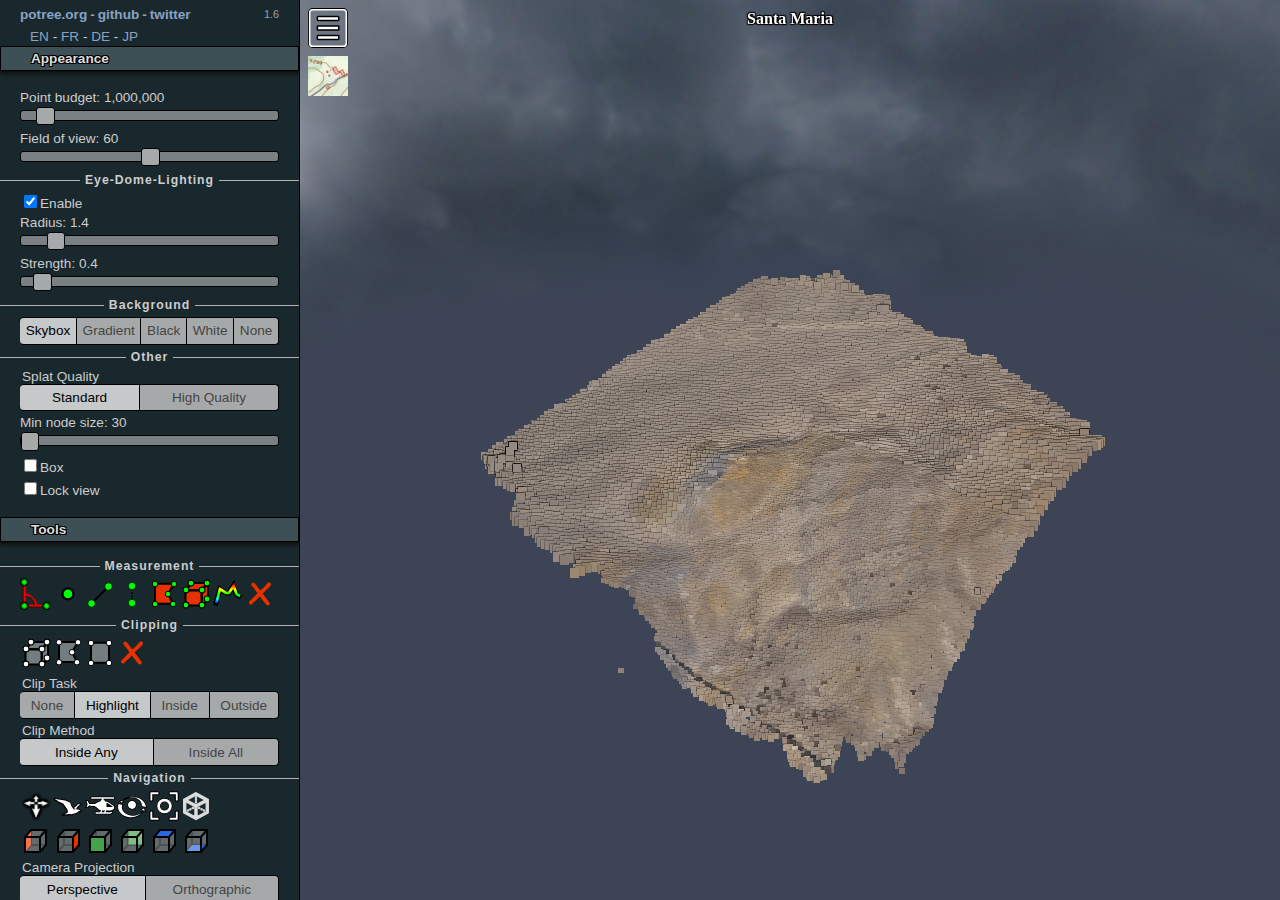
==== santa-maria/index.html @ c4fc43e8 "Rename index.laz.html to index.html" ====
<!DOCTYPE html>
<html lang="en">
<head>
	<meta charset="utf-8">
	<meta name="description" content="">
	<meta name="author" content="">
	<meta name="viewport" content="width=device-width, initial-scale=1.0, user-scalable=no">
	<title>Potree Viewer</title>

	<link rel="stylesheet" type="text/css" href="libs/potree/potree.css">
	<link rel="stylesheet" type="text/css" href="libs/jquery-ui/jquery-ui.min.css">
	<link rel="stylesheet" type="text/css" href="libs/perfect-scrollbar/css/perfect-scrollbar.css">
	<link rel="stylesheet" type="text/css" href="libs/openlayers3/ol.css">
	<link rel="stylesheet" type="text/css" href="libs/spectrum/spectrum.css">
	<link rel="stylesheet" type="text/css" href="libs/jstree/themes/mixed/style.css">
</head>

<body>
	<script src="libs/jquery/jquery-3.1.1.min.js"></script>
	<script src="libs/spectrum/spectrum.js"></script>
	<script src="libs/perfect-scrollbar/js/perfect-scrollbar.jquery.js"></script>
	<script src="libs/jquery-ui/jquery-ui.min.js"></script>
	<script src="libs/three.js/build/three.min.js"></script>
	<script src="libs/other/BinaryHeap.js"></script>
	<script src="libs/tween/tween.min.js"></script>
	<script src="libs/d3/d3.js"></script>
	<script src="libs/proj4/proj4.js"></script>
	<script src="libs/openlayers3/ol.js"></script>
	<script src="libs/i18next/i18next.js"></script>
	<script src="libs/jstree/jstree.js"></script>
	<script src="libs/potree/potree.js"></script>
	<script src="libs/plasio/js/laslaz.js"></script>
	
	<!-- INCLUDE ADDITIONAL DEPENDENCIES HERE -->
		document.title = "Innovalab";
		viewer.setEDLEnabled(true);
		viewer.setBackground("skybox"); // ["skybox", "gradient", "black", "white"];
		viewer.setDescription(`Santa Maria`);
	
	<div class="potree_container" style="position: absolute; width: 100%; height: 100%; left: 0px; top: 0px; ">
		<div id="potree_render_area"></div>
		<div id="potree_sidebar_container"> </div>
	</div>
	
	<script>
	
		window.viewer = new Potree.Viewer(document.getElementById("potree_render_area"));
		
		viewer.setEDLEnabled(true);
		viewer.setFOV(60);
		viewer.setPointBudget(1*1000*1000);
		document.title = "Innovalab";
		viewer.setEDLEnabled(true);
		viewer.setBackground("skybox"); // ["skybox", "gradient", "black", "white"];
		viewer.setDescription(`Santa Maria`);
		viewer.loadSettingsFromURL();
		
		viewer.loadGUI(() => {
			viewer.setLanguage('en');
			$("#menu_appearance").next().show();
			$("#menu_tools").next().show();
			$("#menu_scene").next().show();
			viewer.toggleSidebar();
		});
		
		Potree.loadPointCloud("pointclouds/index.laz/cloud.js", "index.laz", e => {
			let pointcloud = e.pointcloud;
			let material = pointcloud.material;
			viewer.scene.addPointCloud(pointcloud);
			material.pointColorType = Potree.PointColorType.RGB; // any Potree.PointColorType.XXXX 
			material.size = 1;
			material.pointSizeType = Potree.PointSizeType.ADAPTIVE;
			material.shape = Potree.PointShape.SQUARE;
			viewer.fitToScreen();
		});
		
	</script>
	
	
  </body>
</html>
---- santa-maria/libs/potree/potree.css ----
/* CSS - Cascading Style Sheet */
/* Palette color codes */
/* Palette URL: http://paletton.com/#uid=13p0u0kex8W2uqu8af7lEqaulDE */

/* Feel free to copy&paste color codes to your application */

/* As hex codes */
.color-primary-0 { color: #19282C }	/* Main Primary color */
.color-primary-1 { color: #7A8184 }
.color-primary-2 { color: #39474B }
.color-primary-3 { color: #2D6D82 }
.color-primary-4 { color: #108FB9 }

/* As RGBa codes */
.rgba-primary-0 { color: rgba( 25, 40, 44,1) }	/* Main Primary color */
.rgba-primary-1 { color: rgba(122,129,132,1) }
.rgba-primary-2 { color: rgba( 57, 71, 75,1) }
.rgba-primary-3 { color: rgba( 45,109,130,1) }
.rgba-primary-4 { color: rgba( 16,143,185,1) }

/* Generated by Paletton.com Â© 2002-2014 */
/* http://paletton.com */




:root{
	
	--color-0: 			rgba( 25, 40, 44, 1);
	--color-1: 			rgba(122,129,132, 1);
	--color-2: 			rgba( 57, 71, 75, 1);
	--color-3: 			rgba( 45,109,130, 1);
	--color-4: 			rgba( 16,143,185, 1);
	
	--bg-color:			var(--color-0);
	--bg-color-2:		rgb(60, 80, 85);
	--bg-light-color:	rgba( 48, 61, 65, 1);
	--bg-dark-color:	rgba( 24, 31, 33, 1);
	--bg-hover-color:	var(--color-2);
	
	--font-color:		#9AA1A4;
	--font-color-2:		#ddd;
	--font-color:		#cccccc;
	--border-color:		black;
	
	--measurement-detail-node-bg-light:		var(--color-1);
	--measurement-detail-node-bg-dark:		var(--color-2);
	--measurement-detail-area-bg-color:		#eee;

	
}


#sidebar_root{
	color:				var(--font-color);
	background-color:	var(--bg-color);
	font-family:		Arial,Helvetica,sans-serif;
	font-size:			1em;
}

.potree_failpage{
	width: 100%;
	height: 100%;
	background-color: white;
	position: absolute;
	margin: 15px;
}

.potree_failpage a{
	color: initial !important;
	text-decoration: underline !important;
}

.potree_info_text{
	color:		white;
	font-weight: bold;
	text-shadow:  1px  1px 1px black,
				  1px -1px 1px black,
				 -1px  1px 1px black,
				 -1px -1px 1px black;
}

.potree_message{
	width: 500px;
	background-color: var(--bg-color);
	padding: 5px;
	margin: 5px;
	border-radius: 4px;
	color: var(--font-color);
	font-family: Arial;
	opacity: 0.8;
	border: 1px solid black;
	display: flex;
	overflow: auto;
}

.potree_message_error{
	background-color: red;
}

#potree_description{
	position: absolute; 
	top: 10px; 
	left: 50%; 
	transform: translateX(-50%); 
	text-align: center;
	z-index:	1000;
}

#potree_sidebar_container{
	position:	absolute;
	z-index:	0;
	width:		350px;
	height:		100%;
	overflow-y:	auto;
	font-size:	85%;
	overflow: 	hidden;
	border-right:	1px solid black;
}

.potree_sidebar_brand{
	margin:			1px 20px;
	line-height:	2em;
	font-size:		100%;
	font-weight:	bold;
	position:		relative;
}

#potree_sidebar_container a{
	color: 			#8Aa1c4;
}

.potree_menu_toggle{
	position:		absolute;
	float:			left;
	margin:			8px 8px;
	background:		none;
	width:			2.5em;
	height:			2.5em;
	z-index:		100;
	cursor: 		pointer;
}

#potree_map_toggle{
	position:		absolute;
	float:			left;
	margin:			8px 8px;
	background:		none;
	width:			2.5em;
	height:			2.5em;
	z-index:		100;
	top:			calc(2.5em + 8px);
	cursor: 		pointer;
}

#potree_render_area{
	position: 	absolute;
	/*background: linear-gradient(-90deg, red, yellow);*/
	top: 		0px;
	bottom: 	0px;
	left: 		0px;
	right: 		0px;
	overflow: 	hidden;
	z-index: 	1;
	-webkit-transition: left .35s;
	transition: left .35s;
}

.potree-panel {
	border: 		1px solid black;
	border-radius: 	0.4em;
	padding: 		0px;
	background-color: var(--bg-light-color);
}

.potree-panel-heading{
	background-color: var(--bg-dark-color);
}

a:hover, a:visited, a:link, a:active{
	color: 				#ccccff;
	text-decoration: 	none;
}

.annotation{
	position:		absolute;
	padding:		10px;
	opacity:		0.5;
	transform:		translate(-50%, -30px);
	will-change:	left, top;
}

.annotation-titlebar{
	color:			white;
	background-color:	black;
	border-radius:	1.5em;
	border:			1px solid rgba(255, 255, 255, 0.7);
	font-size:		1em;
	opacity:		1;
	margin:			auto;
	display:		table;
	padding:		1px 8px;
	cursor: 	pointer;
}

.annotation-expand{
	color:			white;
	font-size:		0.6em;
	opacity:		1;
}

.annotation-action-icon{
	width:			20px;
	height:			20px;
	display:		inline-block;
	vertical-align:	middle;
	line-height:	1.5em;
	text-align:		center;
	font-family:	Arial;
	font-weight:	bold;
	cursor: 		pointer;
}

.annotation-action-icon:hover{
	filter:			drop-shadow(0px 0px 1px white);
	width:			24px;
	height:			24px;
	cursor: 		pointer;
	
}

.annotation-item {
	color:			white;
	background-color: 	black;
	opacity:		0.5;
	border-radius:	1.5em;
	font-size:		1em;
	line-height:	1.5em;
	padding:		1px 8px 0px 8px;
	font-weight:	bold;
	display:		flex;
	cursor:			default;
}

.annotation-item:hover {
	opacity:		1.0;
	box-shadow:		0 0 5px #ffffff;
}

.annotation-main{
	display:		flex;
	flex-grow:		1;
}

.annotation-label{
	display:		inline-block;
	height:			100%;
	flex-grow:		1;
	user-select:	none;
	-moz-user-select: none;
	z-index:		100;
	vertical-align:	middle;
	line-height:	1.5em;
	font-family:	Arial;
	font-weight:	bold;
	cursor: 		pointer;
	white-space:	nowrap;
}

.annotation-description{
	position:		relative;
	color:			white;
	background-color:	black;
	padding:		10px;
	margin:			5px 0px 0px 0px;
	border-radius:	4px;
	display:		none;
	max-width:		500px;
	width:			500px;
}

.annotation-description-close{
	filter:			invert(100%);
	float:			right;
	opacity:		0.5;
	margin:			0px 0px 8px 8px;
}

	
.annotation-description-content{
	color:			white;
}

.annotation-icon{
	width:		20px;
	height:		20px;
	filter:		invert(100%);
	margin:		2px 2px;
	opacity:	0.5;
}


canvas { 
	width: 100%; 
	height: 100% 
}

body{ 
	margin: 	0; 
	padding: 	0;
	position:	absolute;
	width: 		100%;
	height: 	100%;
	overflow:	hidden;
}

.axis {
  font: 		10px sans-serif;
  color: 		var(--font-color);
}

.axis path{
	fill: 		rgba(255, 255, 255, 0.5);
	stroke: 		var(--font-color);
	shape-rendering: crispEdges;
	opacity: 		0.7;
}

.axis line {
	fill: 		rgba(255, 255, 255, 0.5);
	stroke: 		var(--font-color);
	shape-rendering: crispEdges;
	opacity: 		0.1;
}

.tick text{
	font-size: 12px;
}

.scene_header{
	display:flex;
	cursor: pointer;
	padding: 2px;
}

.scene_content{
	padding: 5px 0px 5px 0px;
	/*background-color: rgba(0, 0, 0, 0.4);*/
}

.measurement_content{
	padding: 5px 15px 5px 10px;
	/*background-color: rgba(0, 0, 0, 0.4);*/
}

.propertypanel_content{
	padding: 5px 15px 5px 10px;
	/*background-color: rgba(0, 0, 0, 0.4);*/
}

.measurement_value_table{
	width: 100%;
}

.coordinates_table_container table td {
	width: 33%;
	text-align: center;
}

#scene_object_properties{
	margin:		0px;
}




.pv-panel-heading{
	padding: 	4px !important;
	display: 	flex; 
	flex-direction: row
}

.pv-menu-list{
	list-style-type:	none;
	padding:			0;
	margin:				15px 0px;
	overflow:			hidden;
}

.pv-menu-list > *{
	margin: 	4px 20px;
}

.ui-slider {
	margin-top: 5px;
	margin-bottom: 10px;
	background-color: 	var(--color-1) !important;
	background: 		none;
	border: 			1px solid black;
}

.ui-selectmenu-button.ui-button{
	width: 		100% !important;
}

.pv-menu-list > li > .ui-slider{
	background-color: 	var(--color-1) !important;
	background: 		none;
	border: 			1px solid black;
}

.pv-menu-list .ui-slider{
	background-color: 	var(--color-1) !important;
	background: 		none;
	border: 			1px solid black !important;
}

.ui-slider-handle{
	border: 			1px solid black !important;
}

.ui-widget{
	box-sizing:border-box
}

.panel-body > li > .ui-slider{
	background-color: var(--color-1) !important;
	background: none;
	border: 1px solid black;
}

.panel-body > div > li > .ui-slider{
	background-color: var(--color-1) !important;
	background: none;
	border: 1px solid black;
}

.pv-select-label{
	margin: 1px;
	font-size: 90%;
	font-weight: 100;
}

.button-icon:hover{
	/*background-color:	#09181C;*/
	filter:				drop-shadow(0px 0px 4px white);
}

.ui-widget-content{
	/*color: var(--font-color) !important;*/
}

.accordion > h3{
	background-color: var(--bg-color-2) !important;
	background: #f6f6f6 50% 50% repeat-x;
	border:		1px solid black;
	color:		var(--font-color-2);
	cursor:		pointer;
	margin:		2px 0 0 0;
	padding:	4px 10px 4px 30px;
	box-shadow:	0px 3px 3px #111;
	text-shadow:	1px 1px 0 #000, -1px -1px 0 #000, 1px -1px 0 #000, -1px 1px 0 #000, 1px 1px 0 #000;
	font-size:	1em;
}

.accordion > h3:hover{
	filter: brightness(125%);
}

.accordion-content{
	padding: 0px 0px !important;
	border: none !important;
}

.icon-bar{
	height: 4px !important;
	border: 1px solid black;
	background-color: white;
	border-radius: 2px;
}

.canvas{
	-webkit-transition: top .35s, left .35s, bottom .35s, right .35s, width .35s;
	transition: top .35s, left .35s, bottom .35s, right .35s, width .35s;
}

#profile_window{
	background-color:	var(--bg-color);
}

#profile_titlebar{
	background-color:	var(--bg-color-2);
	color: var(--font-color-2);
	text-shadow: 1px 1px 0 #000, -1px -1px 0 #000, 1px -1px 0 #000, -1px 1px 0 #000, 1px 1px 0 #000;
	font-size: 1em;
	font-weight: bold;
}

#profile_window_title{
	position: absolute;
	margin: 5px;
}

.profile-container-button{
	cursor: pointer;
}

.profile-button:hover{
	background-color: #0000CC;
}

.unselectable{
	-webkit-touch-callout: 	none;
	-webkit-user-select: 	none;
	-khtml-user-select: 	none;
	-moz-user-select: 		none;
	-ms-user-select: 		none;
	user-select: 			none;
}

.selectable{
	-webkit-touch-callout: 	text;
	-webkit-user-select: 	text;
	-khtml-user-select: 	text;
	-moz-user-select: 		text;
	-ms-user-select: 		text;
	user-select: 			text;
}



.divider {
	display: 		block;
	text-align: 	center;
	overflow: 		hidden;
	white-space: 	nowrap; 
	font-weight:	bold;
	font-size:		90%;
	letter-spacing:	1px;
	margin-left:	0px;
	margin-right:	0px;
	margin-top: 	1px;
	margin-bottom: 	1px;
	padding:		1px !important;
}

.divider > span {
	position: 	relative;
	display: 	inline-block;
}

.divider > span:before,
.divider > span:after {
	content: 	"";
	position: 	absolute;
	top: 		50%;
	width: 		9999px;
	height: 	1px;
	background: #b2b2b2;
}

.divider > span:before {
	right: 100%;
	margin-right: 5px;
}

.divider > span:after {
	left: 100%;
	margin-left: 5px;
}











.ol-dragbox {
  background-color: rgba(255,255,255,0.4);
  border-color: rgba(100,150,0,1);
  border: 1px solid red;
}

.text-icon{
	opacity:	0.5;
	height:		24px;
}

.text-icon:hover{
	opacity:	1.0;
}

.input-grid-cell{
	flex-grow: 1; margin: 0px 3px 0px 3px;
}

.input-grid-label{
	flex-grow: 1; 
	margin: 0px 3px 0px 3px; 
	text-align:center; 
	font-weight: bold;
}

.input-grid-cell > input{
	width: 100%
}

.invalid_value{
	color: #e05e5e;
}


































/** 
 * OVERRIDES
 */


.ui-spinner-input{
	color: black;
}

.jstree-themeicon-custom{
	background-size: 16px !important;
}

.jstree-default .jstree-clicked{
	/*background-color: #ffffff !important;*/
	background-color: #34494f !important;
}

.jstree-default .jstree-hovered{
	background-color: #34494f !important;
}

.jstree-anchor{
	width: 100% !important;
}

.ui-state-default{
	background: #a6a9aa !important;
	border: 1px solid black;
	color: black;
}

.ui-state-active{
	background: #c6c9ca !important;
	color: black !important;
}

.cesium-viewer .cesium-viewer-cesiumWidgetContainer{
	position: absolute;
	height: 100%;
	width: 100%;
}
---- santa-maria/libs/perfect-scrollbar/css/perfect-scrollbar.css ----
/* perfect-scrollbar v0.6.12 */
.ps-container {
  -ms-touch-action: none;
  touch-action: none;
  overflow: hidden !important;
  -ms-overflow-style: none; }
  @supports (-ms-overflow-style: none) {
    .ps-container {
      overflow: auto !important; } }
  @media screen and (-ms-high-contrast: active), (-ms-high-contrast: none) {
    .ps-container {
      overflow: auto !important; } }
  .ps-container.ps-active-x > .ps-scrollbar-x-rail,
  .ps-container.ps-active-y > .ps-scrollbar-y-rail {
    display: block;
    background-color: transparent; }
  .ps-container.ps-in-scrolling {
    pointer-events: none; }
    .ps-container.ps-in-scrolling.ps-x > .ps-scrollbar-x-rail {
      background-color: #eee;
      opacity: 0.9; }
      .ps-container.ps-in-scrolling.ps-x > .ps-scrollbar-x-rail > .ps-scrollbar-x {
        background-color: #999; }
    .ps-container.ps-in-scrolling.ps-y > .ps-scrollbar-y-rail {
      background-color: #eee;
      opacity: 0.9; }
      .ps-container.ps-in-scrolling.ps-y > .ps-scrollbar-y-rail > .ps-scrollbar-y {
        background-color: #999; }
  .ps-container > .ps-scrollbar-x-rail {
    display: none;
    position: absolute;
    /* please don't change 'position' */
    opacity: 0;
    -webkit-transition: background-color .2s linear, opacity .2s linear;
    -moz-transition: background-color .2s linear, opacity .2s linear;
    -o-transition: background-color .2s linear, opacity .2s linear;
    transition: background-color .2s linear, opacity .2s linear;
    bottom: 0px;
    /* there must be 'bottom' for ps-scrollbar-x-rail */
    height: 15px; }
    .ps-container > .ps-scrollbar-x-rail > .ps-scrollbar-x {
      position: absolute;
      /* please don't change 'position' */
      background-color: #aaa;
      -webkit-border-radius: 6px;
      -moz-border-radius: 6px;
      border-radius: 6px;
      -webkit-transition: background-color .2s linear, height .2s linear, width .2s ease-in-out, -webkit-border-radius .2s ease-in-out;
      transition: background-color .2s linear, height .2s linear, width .2s ease-in-out, -webkit-border-radius .2s ease-in-out;
      -moz-transition: background-color .2s linear, height .2s linear, width .2s ease-in-out, border-radius .2s ease-in-out, -moz-border-radius .2s ease-in-out;
      -o-transition: background-color .2s linear, height .2s linear, width .2s ease-in-out, border-radius .2s ease-in-out;
      transition: background-color .2s linear, height .2s linear, width .2s ease-in-out, border-radius .2s ease-in-out;
      transition: background-color .2s linear, height .2s linear, width .2s ease-in-out, border-radius .2s ease-in-out, -webkit-border-radius .2s ease-in-out, -moz-border-radius .2s ease-in-out;
      bottom: 2px;
      /* there must be 'bottom' for ps-scrollbar-x */
      height: 6px; }
    .ps-container > .ps-scrollbar-x-rail:hover > .ps-scrollbar-x, .ps-container > .ps-scrollbar-x-rail:active > .ps-scrollbar-x {
      height: 11px; }
  .ps-container > .ps-scrollbar-y-rail {
    display: none;
    position: absolute;
    /* please don't change 'position' */
    opacity: 0;
    -webkit-transition: background-color .2s linear, opacity .2s linear;
    -moz-transition: background-color .2s linear, opacity .2s linear;
    -o-transition: background-color .2s linear, opacity .2s linear;
    transition: background-color .2s linear, opacity .2s linear;
    right: 0;
    /* there must be 'right' for ps-scrollbar-y-rail */
    width: 15px; }
    .ps-container > .ps-scrollbar-y-rail > .ps-scrollbar-y {
      position: absolute;
      /* please don't change 'position' */
      background-color: #aaa;
      -webkit-border-radius: 6px;
      -moz-border-radius: 6px;
      border-radius: 6px;
      -webkit-transition: background-color .2s linear, height .2s linear, width .2s ease-in-out, -webkit-border-radius .2s ease-in-out;
      transition: background-color .2s linear, height .2s linear, width .2s ease-in-out, -webkit-border-radius .2s ease-in-out;
      -moz-transition: background-color .2s linear, height .2s linear, width .2s ease-in-out, border-radius .2s ease-in-out, -moz-border-radius .2s ease-in-out;
      -o-transition: background-color .2s linear, height .2s linear, width .2s ease-in-out, border-radius .2s ease-in-out;
      transition: background-color .2s linear, height .2s linear, width .2s ease-in-out, border-radius .2s ease-in-out;
      transition: background-color .2s linear, height .2s linear, width .2s ease-in-out, border-radius .2s ease-in-out, -webkit-border-radius .2s ease-in-out, -moz-border-radius .2s ease-in-out;
      right: 2px;
      /* there must be 'right' for ps-scrollbar-y */
      width: 6px; }
    .ps-container > .ps-scrollbar-y-rail:hover > .ps-scrollbar-y, .ps-container > .ps-scrollbar-y-rail:active > .ps-scrollbar-y {
      width: 11px; }
  .ps-container:hover.ps-in-scrolling {
    pointer-events: none; }
    .ps-container:hover.ps-in-scrolling.ps-x > .ps-scrollbar-x-rail {
      background-color: #eee;
      opacity: 0.9; }
      .ps-container:hover.ps-in-scrolling.ps-x > .ps-scrollbar-x-rail > .ps-scrollbar-x {
        background-color: #999; }
    .ps-container:hover.ps-in-scrolling.ps-y > .ps-scrollbar-y-rail {
      background-color: #eee;
      opacity: 0.9; }
      .ps-container:hover.ps-in-scrolling.ps-y > .ps-scrollbar-y-rail > .ps-scrollbar-y {
        background-color: #999; }
  .ps-container:hover > .ps-scrollbar-x-rail,
  .ps-container:hover > .ps-scrollbar-y-rail {
    opacity: 0.6; }
  .ps-container:hover > .ps-scrollbar-x-rail:hover {
    background-color: #eee;
    opacity: 0.9; }
    .ps-container:hover > .ps-scrollbar-x-rail:hover > .ps-scrollbar-x {
      background-color: #999; }
  .ps-container:hover > .ps-scrollbar-y-rail:hover {
    background-color: #eee;
    opacity: 0.9; }
    .ps-container:hover > .ps-scrollbar-y-rail:hover > .ps-scrollbar-y {
      background-color: #999; }
---- santa-maria/libs/openlayers3/ol.css ----
.ol-control,.ol-scale-line{position:absolute;padding:2px}.ol-box{box-sizing:border-box;border-radius:2px;border:2px solid #00f}.ol-mouse-position{top:8px;right:8px;position:absolute}.ol-scale-line{background:#95b9e6;background:rgba(0,60,136,.3);border-radius:4px;bottom:8px;left:8px}.ol-scale-line-inner{border:1px solid #eee;border-top:none;color:#eee;font-size:10px;text-align:center;margin:1px;will-change:contents,width}.ol-overlay-container{will-change:left,right,top,bottom}.ol-unsupported{display:none}.ol-viewport .ol-unselectable{-webkit-touch-callout:none;-webkit-user-select:none;-khtml-user-select:none;-moz-user-select:none;-ms-user-select:none;user-select:none;-webkit-tap-highlight-color:transparent}.ol-control{background-color:#eee;background-color:rgba(255,255,255,.4);border-radius:4px}.ol-control:hover{background-color:rgba(255,255,255,.6)}.ol-zoom{top:.5em;left:.5em}.ol-rotate{top:.5em;right:.5em;transition:opacity .25s linear,visibility 0s linear}.ol-rotate.ol-hidden{opacity:0;visibility:hidden;transition:opacity .25s linear,visibility 0s linear .25s}.ol-zoom-extent{top:4.643em;left:.5em}.ol-full-screen{right:.5em;top:.5em}@media print{.ol-control{display:none}}.ol-control button{display:block;margin:1px;padding:0;color:#fff;font-size:1.14em;font-weight:700;text-decoration:none;text-align:center;height:1.375em;width:1.375em;line-height:.4em;background-color:#7b98bc;background-color:rgba(0,60,136,.5);border:none;border-radius:2px}.ol-control button::-moz-focus-inner{border:none;padding:0}.ol-zoom-extent button{line-height:1.4em}.ol-compass{display:block;font-weight:400;font-size:1.2em;will-change:transform}.ol-touch .ol-control button{font-size:1.5em}.ol-touch .ol-zoom-extent{top:5.5em}.ol-control button:focus,.ol-control button:hover{text-decoration:none;background-color:#4c6079;background-color:rgba(0,60,136,.7)}.ol-zoom .ol-zoom-in{border-radius:2px 2px 0 0}.ol-zoom .ol-zoom-out{border-radius:0 0 2px 2px}.ol-attribution{text-align:right;bottom:.5em;right:.5em;max-width:calc(100% - 1.3em)}.ol-attribution ul{margin:0;padding:0 .5em;font-size:.7rem;line-height:1.375em;color:#000;text-shadow:0 0 2px #fff}.ol-attribution li{display:inline;list-style:none;line-height:inherit}.ol-attribution li:not(:last-child):after{content:" "}.ol-attribution img{max-height:2em;max-width:inherit;vertical-align:middle}.ol-attribution button,.ol-attribution ul{display:inline-block}.ol-attribution.ol-collapsed ul{display:none}.ol-attribution.ol-logo-only ul{display:block}.ol-attribution:not(.ol-collapsed){background:rgba(255,255,255,.8)}.ol-attribution.ol-uncollapsible{bottom:0;right:0;border-radius:4px 0 0;height:1.1em;line-height:1em}.ol-attribution.ol-logo-only{background:0 0;bottom:.4em;height:1.1em;line-height:1em}.ol-attribution.ol-uncollapsible img{margin-top:-.2em;max-height:1.6em}.ol-attribution.ol-logo-only button,.ol-attribution.ol-uncollapsible button{display:none}.ol-zoomslider{top:4.5em;left:.5em;height:200px}.ol-zoomslider button{position:relative;height:10px}.ol-touch .ol-zoomslider{top:5.5em}.ol-overviewmap{left:.5em;bottom:.5em}.ol-overviewmap.ol-uncollapsible{bottom:0;left:0;border-radius:0 4px 0 0}.ol-overviewmap .ol-overviewmap-map,.ol-overviewmap button{display:inline-block}.ol-overviewmap .ol-overviewmap-map{border:1px solid #7b98bc;height:150px;margin:2px;width:150px}.ol-overviewmap:not(.ol-collapsed) button{bottom:1px;left:2px;position:absolute}.ol-overviewmap.ol-collapsed .ol-overviewmap-map,.ol-overviewmap.ol-uncollapsible button{display:none}.ol-overviewmap:not(.ol-collapsed){background:rgba(255,255,255,.8)}.ol-overviewmap-box{border:2px dotted rgba(0,60,136,.7)}
---- santa-maria/libs/spectrum/spectrum.css ----
/***
Spectrum Colorpicker v1.8.0
https://github.com/bgrins/spectrum
Author: Brian Grinstead
License: MIT
***/

.sp-container {
    position:absolute;
    top:0;
    left:0;
    display:inline-block;
    *display: inline;
    *zoom: 1;
    /* https://github.com/bgrins/spectrum/issues/40 */
    z-index: 9999994;
    overflow: hidden;
}
.sp-container.sp-flat {
    position: relative;
}

/* Fix for * { box-sizing: border-box; } */
.sp-container,
.sp-container * {
    -webkit-box-sizing: content-box;
       -moz-box-sizing: content-box;
            box-sizing: content-box;
}

/* http://ansciath.tumblr.com/post/7347495869/css-aspect-ratio */
.sp-top {
  position:relative;
  width: 100%;
  display:inline-block;
}
.sp-top-inner {
   position:absolute;
   top:0;
   left:0;
   bottom:0;
   right:0;
}
.sp-color {
    position: absolute;
    top:0;
    left:0;
    bottom:0;
    right:20%;
}
.sp-hue {
    position: absolute;
    top:0;
    right:0;
    bottom:0;
    left:84%;
    height: 100%;
}

.sp-clear-enabled .sp-hue {
    top:33px;
    height: 77.5%;
}

.sp-fill {
    padding-top: 80%;
}
.sp-sat, .sp-val {
    position: absolute;
    top:0;
    left:0;
    right:0;
    bottom:0;
}

.sp-alpha-enabled .sp-top {
    margin-bottom: 18px;
}
.sp-alpha-enabled .sp-alpha {
    display: block;
}
.sp-alpha-handle {
    position:absolute;
    top:-4px;
    bottom: -4px;
    width: 6px;
    left: 50%;
    cursor: pointer;
    border: 1px solid black;
    background: white;
    opacity: .8;
}
.sp-alpha {
    display: none;
    position: absolute;
    bottom: -14px;
    right: 0;
    left: 0;
    height: 8px;
}
.sp-alpha-inner {
    border: solid 1px #333;
}

.sp-clear {
    display: none;
}

.sp-clear.sp-clear-display {
    background-position: center;
}

.sp-clear-enabled .sp-clear {
    display: block;
    position:absolute;
    top:0px;
    right:0;
    bottom:0;
    left:84%;
    height: 28px;
}

/* Don't allow text selection */
.sp-container, .sp-replacer, .sp-preview, .sp-dragger, .sp-slider, .sp-alpha, .sp-clear, .sp-alpha-handle, .sp-container.sp-dragging .sp-input, .sp-container button  {
    -webkit-user-select:none;
    -moz-user-select: -moz-none;
    -o-user-select:none;
    user-select: none;
}

.sp-container.sp-input-disabled .sp-input-container {
    display: none;
}
.sp-container.sp-buttons-disabled .sp-button-container {
    display: none;
}
.sp-container.sp-palette-buttons-disabled .sp-palette-button-container {
    display: none;
}
.sp-palette-only .sp-picker-container {
    display: none;
}
.sp-palette-disabled .sp-palette-container {
    display: none;
}

.sp-initial-disabled .sp-initial {
    display: none;
}


/* Gradients for hue, saturation and value instead of images.  Not pretty... but it works */
.sp-sat {
    background-image: -webkit-gradient(linear,  0 0, 100% 0, from(#FFF), to(rgba(204, 154, 129, 0)));
    background-image: -webkit-linear-gradient(left, #FFF, rgba(204, 154, 129, 0));
    background-image: -moz-linear-gradient(left, #fff, rgba(204, 154, 129, 0));
    background-image: -o-linear-gradient(left, #fff, rgba(204, 154, 129, 0));
    background-image: -ms-linear-gradient(left, #fff, rgba(204, 154, 129, 0));
    background-image: linear-gradient(to right, #fff, rgba(204, 154, 129, 0));
    -ms-filter: "progid:DXImageTransform.Microsoft.gradient(GradientType = 1, startColorstr=#FFFFFFFF, endColorstr=#00CC9A81)";
    filter : progid:DXImageTransform.Microsoft.gradient(GradientType = 1, startColorstr='#FFFFFFFF', endColorstr='#00CC9A81');
}
.sp-val {
    background-image: -webkit-gradient(linear, 0 100%, 0 0, from(#000000), to(rgba(204, 154, 129, 0)));
    background-image: -webkit-linear-gradient(bottom, #000000, rgba(204, 154, 129, 0));
    background-image: -moz-linear-gradient(bottom, #000, rgba(204, 154, 129, 0));
    background-image: -o-linear-gradient(bottom, #000, rgba(204, 154, 129, 0));
    background-image: -ms-linear-gradient(bottom, #000, rgba(204, 154, 129, 0));
    background-image: linear-gradient(to top, #000, rgba(204, 154, 129, 0));
    -ms-filter: "progid:DXImageTransform.Microsoft.gradient(startColorstr=#00CC9A81, endColorstr=#FF000000)";
    filter : progid:DXImageTransform.Microsoft.gradient(startColorstr='#00CC9A81', endColorstr='#FF000000');
}

.sp-hue {
    background: -moz-linear-gradient(top, #ff0000 0%, #ffff00 17%, #00ff00 33%, #00ffff 50%, #0000ff 67%, #ff00ff 83%, #ff0000 100%);
    background: -ms-linear-gradient(top, #ff0000 0%, #ffff00 17%, #00ff00 33%, #00ffff 50%, #0000ff 67%, #ff00ff 83%, #ff0000 100%);
    background: -o-linear-gradient(top, #ff0000 0%, #ffff00 17%, #00ff00 33%, #00ffff 50%, #0000ff 67%, #ff00ff 83%, #ff0000 100%);
    background: -webkit-gradient(linear, left top, left bottom, from(#ff0000), color-stop(0.17, #ffff00), color-stop(0.33, #00ff00), color-stop(0.5, #00ffff), color-stop(0.67, #0000ff), color-stop(0.83, #ff00ff), to(#ff0000));
    background: -webkit-linear-gradient(top, #ff0000 0%, #ffff00 17%, #00ff00 33%, #00ffff 50%, #0000ff 67%, #ff00ff 83%, #ff0000 100%);
    background: linear-gradient(to bottom, #ff0000 0%, #ffff00 17%, #00ff00 33%, #00ffff 50%, #0000ff 67%, #ff00ff 83%, #ff0000 100%);
}

/* IE filters do not support multiple color stops.
   Generate 6 divs, line them up, and do two color gradients for each.
   Yes, really.
 */
.sp-1 {
    height:17%;
    filter: progid:DXImageTransform.Microsoft.gradient(startColorstr='#ff0000', endColorstr='#ffff00');
}
.sp-2 {
    height:16%;
    filter: progid:DXImageTransform.Microsoft.gradient(startColorstr='#ffff00', endColorstr='#00ff00');
}
.sp-3 {
    height:17%;
    filter: progid:DXImageTransform.Microsoft.gradient(startColorstr='#00ff00', endColorstr='#00ffff');
}
.sp-4 {
    height:17%;
    filter: progid:DXImageTransform.Microsoft.gradient(startColorstr='#00ffff', endColorstr='#0000ff');
}
.sp-5 {
    height:16%;
    filter: progid:DXImageTransform.Microsoft.gradient(startColorstr='#0000ff', endColorstr='#ff00ff');
}
.sp-6 {
    height:17%;
    filter: progid:DXImageTransform.Microsoft.gradient(startColorstr='#ff00ff', endColorstr='#ff0000');
}

.sp-hidden {
    display: none !important;
}

/* Clearfix hack */
.sp-cf:before, .sp-cf:after { content: ""; display: table; }
.sp-cf:after { clear: both; }
.sp-cf { *zoom: 1; }

/* Mobile devices, make hue slider bigger so it is easier to slide */
@media (max-device-width: 480px) {
    .sp-color { right: 40%; }
    .sp-hue { left: 63%; }
    .sp-fill { padding-top: 60%; }
}
.sp-dragger {
   border-radius: 5px;
   height: 5px;
   width: 5px;
   border: 1px solid #fff;
   background: #000;
   cursor: pointer;
   position:absolute;
   top:0;
   left: 0;
}
.sp-slider {
    position: absolute;
    top:0;
    cursor:pointer;
    height: 3px;
    left: -1px;
    right: -1px;
    border: 1px solid #000;
    background: white;
    opacity: .8;
}

/*
Theme authors:
Here are the basic themeable display options (colors, fonts, global widths).
See http://bgrins.github.io/spectrum/themes/ for instructions.
*/

.sp-container {
    border-radius: 0;
    background-color: #ECECEC;
    border: solid 1px #f0c49B;
    padding: 0;
}
.sp-container, .sp-container button, .sp-container input, .sp-color, .sp-hue, .sp-clear {
    font: normal 12px "Lucida Grande", "Lucida Sans Unicode", "Lucida Sans", Geneva, Verdana, sans-serif;
    -webkit-box-sizing: border-box;
    -moz-box-sizing: border-box;
    -ms-box-sizing: border-box;
    box-sizing: border-box;
}
.sp-top {
    margin-bottom: 3px;
}
.sp-color, .sp-hue, .sp-clear {
    border: solid 1px #666;
}

/* Input */
.sp-input-container {
    float:right;
    width: 100px;
    margin-bottom: 4px;
}
.sp-initial-disabled  .sp-input-container {
    width: 100%;
}
.sp-input {
   font-size: 12px !important;
   border: 1px inset;
   padding: 4px 5px;
   margin: 0;
   width: 100%;
   background:transparent;
   border-radius: 3px;
   color: #222;
}
.sp-input:focus  {
    border: 1px solid orange;
}
.sp-input.sp-validation-error {
    border: 1px solid red;
    background: #fdd;
}
.sp-picker-container , .sp-palette-container {
    float:left;
    position: relative;
    padding: 10px;
    padding-bottom: 300px;
    margin-bottom: -290px;
}
.sp-picker-container {
    width: 172px;
    border-left: solid 1px #fff;
}

/* Palettes */
.sp-palette-container {
    border-right: solid 1px #ccc;
}

.sp-palette-only .sp-palette-container {
    border: 0;
}

.sp-palette .sp-thumb-el {
    display: block;
    position:relative;
    float:left;
    width: 24px;
    height: 15px;
    margin: 3px;
    cursor: pointer;
    border:solid 2px transparent;
}
.sp-palette .sp-thumb-el:hover, .sp-palette .sp-thumb-el.sp-thumb-active {
    border-color: orange;
}
.sp-thumb-el {
    position:relative;
}

/* Initial */
.sp-initial {
    float: left;
    border: solid 1px #333;
}
.sp-initial span {
    width: 30px;
    height: 25px;
    border:none;
    display:block;
    float:left;
    margin:0;
}

.sp-initial .sp-clear-display {
    background-position: center;
}

/* Buttons */
.sp-palette-button-container,
.sp-button-container {
    float: right;
}

/* Replacer (the little preview div that shows up instead of the <input>) */
.sp-replacer {
    margin:0;
    overflow:hidden;
    cursor:pointer;
    padding: 4px;
    display:inline-block;
    *zoom: 1;
    *display: inline;
    border: solid 1px #91765d;
    background: #eee;
    color: #333;
    vertical-align: middle;
}
.sp-replacer:hover, .sp-replacer.sp-active {
    border-color: #F0C49B;
    color: #111;
}
.sp-replacer.sp-disabled {
    cursor:default;
    border-color: silver;
    color: silver;
}
.sp-dd {
    padding: 2px 0;
    height: 16px;
    line-height: 16px;
    float:left;
    font-size:10px;
}
.sp-preview {
    position:relative;
    width:25px;
    height: 20px;
    border: solid 1px #222;
    margin-right: 5px;
    float:left;
    z-index: 0;
}

.sp-palette {
    *width: 220px;
    max-width: 220px;
}
.sp-palette .sp-thumb-el {
    width:16px;
    height: 16px;
    margin:2px 1px;
    border: solid 1px #d0d0d0;
}

.sp-container {
    padding-bottom:0;
}


/* Buttons: http://hellohappy.org/css3-buttons/ */
.sp-container button {
  background-color: #eeeeee;
  background-image: -webkit-linear-gradient(top, #eeeeee, #cccccc);
  background-image: -moz-linear-gradient(top, #eeeeee, #cccccc);
  background-image: -ms-linear-gradient(top, #eeeeee, #cccccc);
  background-image: -o-linear-gradient(top, #eeeeee, #cccccc);
  background-image: linear-gradient(to bottom, #eeeeee, #cccccc);
  border: 1px solid #ccc;
  border-bottom: 1px solid #bbb;
  border-radius: 3px;
  color: #333;
  font-size: 14px;
  line-height: 1;
  padding: 5px 4px;
  text-align: center;
  text-shadow: 0 1px 0 #eee;
  vertical-align: middle;
}
.sp-container button:hover {
    background-color: #dddddd;
    background-image: -webkit-linear-gradient(top, #dddddd, #bbbbbb);
    background-image: -moz-linear-gradient(top, #dddddd, #bbbbbb);
    background-image: -ms-linear-gradient(top, #dddddd, #bbbbbb);
    background-image: -o-linear-gradient(top, #dddddd, #bbbbbb);
    background-image: linear-gradient(to bottom, #dddddd, #bbbbbb);
    border: 1px solid #bbb;
    border-bottom: 1px solid #999;
    cursor: pointer;
    text-shadow: 0 1px 0 #ddd;
}
.sp-container button:active {
    border: 1px solid #aaa;
    border-bottom: 1px solid #888;
    -webkit-box-shadow: inset 0 0 5px 2px #aaaaaa, 0 1px 0 0 #eeeeee;
    -moz-box-shadow: inset 0 0 5px 2px #aaaaaa, 0 1px 0 0 #eeeeee;
    -ms-box-shadow: inset 0 0 5px 2px #aaaaaa, 0 1px 0 0 #eeeeee;
    -o-box-shadow: inset 0 0 5px 2px #aaaaaa, 0 1px 0 0 #eeeeee;
    box-shadow: inset 0 0 5px 2px #aaaaaa, 0 1px 0 0 #eeeeee;
}
.sp-cancel {
    font-size: 11px;
    color: #d93f3f !important;
    margin:0;
    padding:2px;
    margin-right: 5px;
    vertical-align: middle;
    text-decoration:none;

}
.sp-cancel:hover {
    color: #d93f3f !important;
    text-decoration: underline;
}


.sp-palette span:hover, .sp-palette span.sp-thumb-active {
    border-color: #000;
}

.sp-preview, .sp-alpha, .sp-thumb-el {
    position:relative;
    background-image: url([data-uri]);
}
.sp-preview-inner, .sp-alpha-inner, .sp-thumb-inner {
    display:block;
    position:absolute;
    top:0;left:0;bottom:0;right:0;
}

.sp-palette .sp-thumb-inner {
    background-position: 50% 50%;
    background-repeat: no-repeat;
}

.sp-palette .sp-thumb-light.sp-thumb-active .sp-thumb-inner {
    background-image: url([data-uri]);
}

.sp-palette .sp-thumb-dark.sp-thumb-active .sp-thumb-inner {
    background-image: url([data-uri]);
}

.sp-clear-display {
    background-repeat:no-repeat;
    background-position: center;
    background-image: url([data-uri]);
}
---- santa-maria/libs/jstree/themes/mixed/style.css ----
/* jsTree default theme */
.jstree-node,
.jstree-children,
.jstree-container-ul {
  display: block;
  margin: 0;
  padding: 0;
  list-style-type: none;
  list-style-image: none;
}
.jstree-node {
  white-space: nowrap;
}
.jstree-anchor {
  display: inline-block;
  color: black;
  white-space: nowrap;
  padding: 0 4px 0 1px;
  margin: 0;
  vertical-align: top;
}
.jstree-anchor:focus {
  outline: 0;
}
.jstree-anchor,
.jstree-anchor:link,
.jstree-anchor:visited,
.jstree-anchor:hover,
.jstree-anchor:active {
  text-decoration: none;
  color: inherit;
}
.jstree-icon {
  display: inline-block;
  text-decoration: none;
  margin: 0;
  padding: 0;
  vertical-align: top;
  text-align: center;
}
.jstree-icon:empty {
  display: inline-block;
  text-decoration: none;
  margin: 0;
  padding: 0;
  vertical-align: top;
  text-align: center;
}
.jstree-ocl {
  cursor: pointer;
}
.jstree-leaf > .jstree-ocl {
  cursor: default;
}
.jstree .jstree-open > .jstree-children {
  display: block;
}
.jstree .jstree-closed > .jstree-children,
.jstree .jstree-leaf > .jstree-children {
  display: none;
}
.jstree-anchor > .jstree-themeicon {
  margin-right: 2px;
}
.jstree-no-icons .jstree-themeicon,
.jstree-anchor > .jstree-themeicon-hidden {
  display: none;
}
.jstree-hidden,
.jstree-node.jstree-hidden {
  display: none;
}
.jstree-rtl .jstree-anchor {
  padding: 0 1px 0 4px;
}
.jstree-rtl .jstree-anchor > .jstree-themeicon {
  margin-left: 2px;
  margin-right: 0;
}
.jstree-rtl .jstree-node {
  margin-left: 0;
}
.jstree-rtl .jstree-container-ul > .jstree-node {
  margin-right: 0;
}
.jstree-wholerow-ul {
  position: relative;
  display: inline-block;
  min-width: 100%;
}
.jstree-wholerow-ul .jstree-leaf > .jstree-ocl {
  cursor: pointer;
}
.jstree-wholerow-ul .jstree-anchor,
.jstree-wholerow-ul .jstree-icon {
  position: relative;
}
.jstree-wholerow-ul .jstree-wholerow {
  width: 100%;
  cursor: pointer;
  position: absolute;
  left: 0;
  -webkit-user-select: none;
  -moz-user-select: none;
  -ms-user-select: none;
  user-select: none;
}
.jstree-contextmenu .jstree-anchor {
  -webkit-user-select: none;
  /* disable selection/Copy of UIWebView */
  -webkit-touch-callout: none;
  /* disable the IOS popup when long-press on a link */
}
.vakata-context {
  display: none;
}
.vakata-context,
.vakata-context ul {
  margin: 0;
  padding: 2px;
  position: absolute;
  background: #f5f5f5;
  border: 1px solid #979797;
  box-shadow: 2px 2px 2px #999999;
}
.vakata-context ul {
  list-style: none;
  left: 100%;
  margin-top: -2.7em;
  margin-left: -4px;
}
.vakata-context .vakata-context-right ul {
  left: auto;
  right: 100%;
  margin-left: auto;
  margin-right: -4px;
}
.vakata-context li {
  list-style: none;
}
.vakata-context li > a {
  display: block;
  padding: 0 2em 0 2em;
  text-decoration: none;
  width: auto;
  color: black;
  white-space: nowrap;
  line-height: 2.4em;
  text-shadow: 1px 1px 0 white;
  border-radius: 1px;
}
.vakata-context li > a:hover {
  position: relative;
  background-color: #e8eff7;
  box-shadow: 0 0 2px #0a6aa1;
}
.vakata-context li > a.vakata-context-parent {
  background-image: url("[data-uri]");
  background-position: right center;
  background-repeat: no-repeat;
}
.vakata-context li > a:focus {
  outline: 0;
}
.vakata-context .vakata-context-hover > a {
  position: relative;
  background-color: #e8eff7;
  box-shadow: 0 0 2px #0a6aa1;
}
.vakata-context .vakata-context-separator > a,
.vakata-context .vakata-context-separator > a:hover {
  background: white;
  border: 0;
  border-top: 1px solid #e2e3e3;
  height: 1px;
  min-height: 1px;
  max-height: 1px;
  padding: 0;
  margin: 0 0 0 2.4em;
  border-left: 1px solid #e0e0e0;
  text-shadow: 0 0 0 transparent;
  box-shadow: 0 0 0 transparent;
  border-radius: 0;
}
.vakata-context .vakata-contextmenu-disabled a,
.vakata-context .vakata-contextmenu-disabled a:hover {
  color: silver;
  background-color: transparent;
  border: 0;
  box-shadow: 0 0 0;
}
.vakata-context li > a > i {
  text-decoration: none;
  display: inline-block;
  width: 2.4em;
  height: 2.4em;
  background: transparent;
  margin: 0 0 0 -2em;
  vertical-align: top;
  text-align: center;
  line-height: 2.4em;
}
.vakata-context li > a > i:empty {
  width: 2.4em;
  line-height: 2.4em;
}
.vakata-context li > a .vakata-contextmenu-sep {
  display: inline-block;
  width: 1px;
  height: 2.4em;
  background: white;
  margin: 0 0.5em 0 0;
  border-left: 1px solid #e2e3e3;
}
.vakata-context .vakata-contextmenu-shortcut {
  font-size: 0.8em;
  color: silver;
  opacity: 0.5;
  display: none;
}
.vakata-context-rtl ul {
  left: auto;
  right: 100%;
  margin-left: auto;
  margin-right: -4px;
}
.vakata-context-rtl li > a.vakata-context-parent {
  background-image: url("[data-uri]");
  background-position: left center;
  background-repeat: no-repeat;
}
.vakata-context-rtl .vakata-context-separator > a {
  margin: 0 2.4em 0 0;
  border-left: 0;
  border-right: 1px solid #e2e3e3;
}
.vakata-context-rtl .vakata-context-left ul {
  right: auto;
  left: 100%;
  margin-left: -4px;
  margin-right: auto;
}
.vakata-context-rtl li > a > i {
  margin: 0 -2em 0 0;
}
.vakata-context-rtl li > a .vakata-contextmenu-sep {
  margin: 0 0 0 0.5em;
  border-left-color: white;
  background: #e2e3e3;
}
#jstree-marker {
  position: absolute;
  top: 0;
  left: 0;
  margin: -5px 0 0 0;
  padding: 0;
  border-right: 0;
  border-top: 5px solid transparent;
  border-bottom: 5px solid transparent;
  border-left: 5px solid;
  width: 0;
  height: 0;
  font-size: 0;
  line-height: 0;
}
#jstree-dnd {
  line-height: 16px;
  margin: 0;
  padding: 4px;
}
#jstree-dnd .jstree-icon,
#jstree-dnd .jstree-copy {
  display: inline-block;
  text-decoration: none;
  margin: 0 2px 0 0;
  padding: 0;
  width: 16px;
  height: 16px;
}
#jstree-dnd .jstree-ok {
  background: green;
}
#jstree-dnd .jstree-er {
  background: red;
}
#jstree-dnd .jstree-copy {
  margin: 0 2px 0 2px;
}
.jstree-default .jstree-node,
.jstree-default .jstree-icon {
  background-repeat: no-repeat;
  background-color: transparent;
}
.jstree-default .jstree-anchor,
.jstree-default .jstree-animated,
.jstree-default .jstree-wholerow {
  transition: background-color 0.15s, box-shadow 0.15s;
}
.jstree-default .jstree-hovered {
  background: #e7f4f9;
  border-radius: 2px;
  box-shadow: inset 0 0 1px #cccccc;
}
.jstree-default .jstree-context {
  background: #e7f4f9;
  border-radius: 2px;
  box-shadow: inset 0 0 1px #cccccc;
}
.jstree-default .jstree-clicked {
  background: #beebff;
  border-radius: 2px;
  box-shadow: inset 0 0 1px #999999;
}
.jstree-default .jstree-no-icons .jstree-anchor > .jstree-themeicon {
  display: none;
}
.jstree-default .jstree-disabled {
  background: transparent;
  color: #666666;
}
.jstree-default .jstree-disabled.jstree-hovered {
  background: transparent;
  box-shadow: none;
}
.jstree-default .jstree-disabled.jstree-clicked {
  background: #efefef;
}
.jstree-default .jstree-disabled > .jstree-icon {
  opacity: 0.8;
  filter: url("data:image/svg+xml;utf8,<svg xmlns=\'http://www.w3.org/2000/svg\'><filter id=\'jstree-grayscale\'><feColorMatrix type=\'matrix\' values=\'0.3333 0.3333 0.3333 0 0 0.3333 0.3333 0.3333 0 0 0.3333 0.3333 0.3333 0 0 0 0 0 1 0\'/></filter></svg>#jstree-grayscale");
  /* Firefox 10+ */
  filter: gray;
  /* IE6-9 */
  -webkit-filter: grayscale(100%);
  /* Chrome 19+ & Safari 6+ */
}
.jstree-default .jstree-search {
  font-style: italic;
  color: #8b0000;
  font-weight: bold;
}
.jstree-default .jstree-no-checkboxes .jstree-checkbox {
  display: none !important;
}
.jstree-default.jstree-checkbox-no-clicked .jstree-clicked {
  background: transparent;
  box-shadow: none;
}
.jstree-default.jstree-checkbox-no-clicked .jstree-clicked.jstree-hovered {
  background: #e7f4f9;
}
.jstree-default.jstree-checkbox-no-clicked > .jstree-wholerow-ul .jstree-wholerow-clicked {
  background: transparent;
}
.jstree-default.jstree-checkbox-no-clicked > .jstree-wholerow-ul .jstree-wholerow-clicked.jstree-wholerow-hovered {
  background: #e7f4f9;
}
.jstree-default > .jstree-striped {
  min-width: 100%;
  display: inline-block;
  background: url("[data-uri]") left top repeat;
}
.jstree-default > .jstree-wholerow-ul .jstree-hovered,
.jstree-default > .jstree-wholerow-ul .jstree-clicked {
  background: transparent;
  box-shadow: none;
  border-radius: 0;
}
.jstree-default .jstree-wholerow {
  -moz-box-sizing: border-box;
  -webkit-box-sizing: border-box;
  box-sizing: border-box;
}
.jstree-default .jstree-wholerow-hovered {
  background: #e7f4f9;
}
.jstree-default .jstree-wholerow-clicked {
  background: #beebff;
  background: -webkit-linear-gradient(top, #beebff 0%, #a8e4ff 100%);
  background: linear-gradient(to bottom, #beebff 0%, #a8e4ff 100%);
}
.jstree-default .jstree-node {
  min-height: 24px;
  line-height: 24px;
  margin-left: 24px;
  min-width: 24px;
}
.jstree-default .jstree-anchor {
  line-height: 24px;
  height: 24px;
}
.jstree-default .jstree-icon {
  width: 24px;
  height: 24px;
  line-height: 24px;
}
.jstree-default .jstree-icon:empty {
  width: 24px;
  height: 24px;
  line-height: 24px;
}
.jstree-default.jstree-rtl .jstree-node {
  margin-right: 24px;
}
.jstree-default .jstree-wholerow {
  height: 24px;
}
.jstree-default .jstree-node,
.jstree-default .jstree-icon {
  background-image: url("32px.png");
}
.jstree-default .jstree-node {
  background-position: -292px -4px;
  background-repeat: repeat-y;
}
.jstree-default .jstree-last {
  background: transparent;
}
.jstree-default .jstree-open > .jstree-ocl {
  background-position: -132px -4px;
}
.jstree-default .jstree-closed > .jstree-ocl {
  background-position: -100px -4px;
}
.jstree-default .jstree-leaf > .jstree-ocl {
  background-position: -68px -4px;
}
.jstree-default .jstree-themeicon {
  background-position: -260px -4px;
}
.jstree-default > .jstree-no-dots .jstree-node,
.jstree-default > .jstree-no-dots .jstree-leaf > .jstree-ocl {
  background: transparent;
}
.jstree-default > .jstree-no-dots .jstree-open > .jstree-ocl {
  background-position: -36px -4px;
}
.jstree-default > .jstree-no-dots .jstree-closed > .jstree-ocl {
  background-position: -4px -4px;
}
.jstree-default .jstree-disabled {
  background: transparent;
}
.jstree-default .jstree-disabled.jstree-hovered {
  background: transparent;
}
.jstree-default .jstree-disabled.jstree-clicked {
  background: #efefef;
}
.jstree-default .jstree-checkbox {
  background-position: -164px -4px;
}
.jstree-default .jstree-checkbox:hover {
  background-position: -164px -36px;
}
.jstree-default.jstree-checkbox-selection .jstree-clicked > .jstree-checkbox,
.jstree-default .jstree-checked > .jstree-checkbox {
  background-position: -228px -4px;
}
.jstree-default.jstree-checkbox-selection .jstree-clicked > .jstree-checkbox:hover,
.jstree-default .jstree-checked > .jstree-checkbox:hover {
  background-position: -228px -36px;
}
.jstree-default .jstree-anchor > .jstree-undetermined {
  background-position: -196px -4px;
}
.jstree-default .jstree-anchor > .jstree-undetermined:hover {
  background-position: -196px -36px;
}
.jstree-default .jstree-checkbox-disabled {
  opacity: 0.8;
  filter: url("data:image/svg+xml;utf8,<svg xmlns=\'http://www.w3.org/2000/svg\'><filter id=\'jstree-grayscale\'><feColorMatrix type=\'matrix\' values=\'0.3333 0.3333 0.3333 0 0 0.3333 0.3333 0.3333 0 0 0.3333 0.3333 0.3333 0 0 0 0 0 1 0\'/></filter></svg>#jstree-grayscale");
  /* Firefox 10+ */
  filter: gray;
  /* IE6-9 */
  -webkit-filter: grayscale(100%);
  /* Chrome 19+ & Safari 6+ */
}
.jstree-default > .jstree-striped {
  background-size: auto 48px;
}
.jstree-default.jstree-rtl .jstree-node {
  background-image: url("[data-uri]");
  background-position: 100% 1px;
  background-repeat: repeat-y;
}
.jstree-default.jstree-rtl .jstree-last {
  background: transparent;
}
.jstree-default.jstree-rtl .jstree-open > .jstree-ocl {
  background-position: -132px -36px;
}
.jstree-default.jstree-rtl .jstree-closed > .jstree-ocl {
  background-position: -100px -36px;
}
.jstree-default.jstree-rtl .jstree-leaf > .jstree-ocl {
  background-position: -68px -36px;
}
.jstree-default.jstree-rtl > .jstree-no-dots .jstree-node,
.jstree-default.jstree-rtl > .jstree-no-dots .jstree-leaf > .jstree-ocl {
  background: transparent;
}
.jstree-default.jstree-rtl > .jstree-no-dots .jstree-open > .jstree-ocl {
  background-position: -36px -36px;
}
.jstree-default.jstree-rtl > .jstree-no-dots .jstree-closed > .jstree-ocl {
  background-position: -4px -36px;
}
.jstree-default .jstree-themeicon-custom {
  background-color: transparent;
  background-image: none;
  background-position: 0 0;
}
.jstree-default > .jstree-container-ul .jstree-loading > .jstree-ocl {
  background: url("throbber.gif") center center no-repeat;
}
.jstree-default .jstree-file {
  background: url("32px.png") -100px -68px no-repeat;
}
.jstree-default .jstree-folder {
  background: url("32px.png") -260px -4px no-repeat;
}
.jstree-default > .jstree-container-ul > .jstree-node {
  margin-left: 0;
  margin-right: 0;
}
#jstree-dnd.jstree-default {
  line-height: 24px;
  padding: 0 4px;
}
#jstree-dnd.jstree-default .jstree-ok,
#jstree-dnd.jstree-default .jstree-er {
  background-image: url("32px.png");
  background-repeat: no-repeat;
  background-color: transparent;
}
#jstree-dnd.jstree-default i {
  background: transparent;
  width: 24px;
  height: 24px;
  line-height: 24px;
}
#jstree-dnd.jstree-default .jstree-ok {
  background-position: -4px -68px;
}
#jstree-dnd.jstree-default .jstree-er {
  background-position: -36px -68px;
}
.jstree-default .jstree-ellipsis {
  overflow: hidden;
}
.jstree-default .jstree-ellipsis .jstree-anchor {
  width: calc(100% - 29px);
  text-overflow: ellipsis;
  overflow: hidden;
}
.jstree-default .jstree-ellipsis.jstree-no-icons .jstree-anchor {
  width: calc(100% - 5px);
}
.jstree-default.jstree-rtl .jstree-node {
  background-image: url("[data-uri]");
}
.jstree-default.jstree-rtl .jstree-last {
  background: transparent;
}
.jstree-default-small .jstree-node {
  min-height: 18px;
  line-height: 18px;
  margin-left: 18px;
  min-width: 18px;
}
.jstree-default-small .jstree-anchor {
  line-height: 18px;
  height: 18px;
}
.jstree-default-small .jstree-icon {
  width: 18px;
  height: 18px;
  line-height: 18px;
}
.jstree-default-small .jstree-icon:empty {
  width: 18px;
  height: 18px;
  line-height: 18px;
}
.jstree-default-small.jstree-rtl .jstree-node {
  margin-right: 18px;
}
.jstree-default-small .jstree-wholerow {
  height: 18px;
}
.jstree-default-small .jstree-node,
.jstree-default-small .jstree-icon {
  background-image: url("32px.png");
}
.jstree-default-small .jstree-node {
  background-position: -295px -7px;
  background-repeat: repeat-y;
}
.jstree-default-small .jstree-last {
  background: transparent;
}
.jstree-default-small .jstree-open > .jstree-ocl {
  background-position: -135px -7px;
}
.jstree-default-small .jstree-closed > .jstree-ocl {
  background-position: -103px -7px;
}
.jstree-default-small .jstree-leaf > .jstree-ocl {
  background-position: -71px -7px;
}
.jstree-default-small .jstree-themeicon {
  background-position: -263px -7px;
}
.jstree-default-small > .jstree-no-dots .jstree-node,
.jstree-default-small > .jstree-no-dots .jstree-leaf > .jstree-ocl {
  background: transparent;
}
.jstree-default-small > .jstree-no-dots .jstree-open > .jstree-ocl {
  background-position: -39px -7px;
}
.jstree-default-small > .jstree-no-dots .jstree-closed > .jstree-ocl {
  background-position: -7px -7px;
}
.jstree-default-small .jstree-disabled {
  background: transparent;
}
.jstree-default-small .jstree-disabled.jstree-hovered {
  background: transparent;
}
.jstree-default-small .jstree-disabled.jstree-clicked {
  background: #efefef;
}
.jstree-default-small .jstree-checkbox {
  background-position: -167px -7px;
}
.jstree-default-small .jstree-checkbox:hover {
  background-position: -167px -39px;
}
.jstree-default-small.jstree-checkbox-selection .jstree-clicked > .jstree-checkbox,
.jstree-default-small .jstree-checked > .jstree-checkbox {
  background-position: -231px -7px;
}
.jstree-default-small.jstree-checkbox-selection .jstree-clicked > .jstree-checkbox:hover,
.jstree-default-small .jstree-checked > .jstree-checkbox:hover {
  background-position: -231px -39px;
}
.jstree-default-small .jstree-anchor > .jstree-undetermined {
  background-position: -199px -7px;
}
.jstree-default-small .jstree-anchor > .jstree-undetermined:hover {
  background-position: -199px -39px;
}
.jstree-default-small .jstree-checkbox-disabled {
  opacity: 0.8;
  filter: url("data:image/svg+xml;utf8,<svg xmlns=\'http://www.w3.org/2000/svg\'><filter id=\'jstree-grayscale\'><feColorMatrix type=\'matrix\' values=\'0.3333 0.3333 0.3333 0 0 0.3333 0.3333 0.3333 0 0 0.3333 0.3333 0.3333 0 0 0 0 0 1 0\'/></filter></svg>#jstree-grayscale");
  /* Firefox 10+ */
  filter: gray;
  /* IE6-9 */
  -webkit-filter: grayscale(100%);
  /* Chrome 19+ & Safari 6+ */
}
.jstree-default-small > .jstree-striped {
  background-size: auto 36px;
}
.jstree-default-small.jstree-rtl .jstree-node {
  background-image: url("[data-uri]");
  background-position: 100% 1px;
  background-repeat: repeat-y;
}
.jstree-default-small.jstree-rtl .jstree-last {
  background: transparent;
}
.jstree-default-small.jstree-rtl .jstree-open > .jstree-ocl {
  background-position: -135px -39px;
}
.jstree-default-small.jstree-rtl .jstree-closed > .jstree-ocl {
  background-position: -103px -39px;
}
.jstree-default-small.jstree-rtl .jstree-leaf > .jstree-ocl {
  background-position: -71px -39px;
}
.jstree-default-small.jstree-rtl > .jstree-no-dots .jstree-node,
.jstree-default-small.jstree-rtl > .jstree-no-dots .jstree-leaf > .jstree-ocl {
  background: transparent;
}
.jstree-default-small.jstree-rtl > .jstree-no-dots .jstree-open > .jstree-ocl {
  background-position: -39px -39px;
}
.jstree-default-small.jstree-rtl > .jstree-no-dots .jstree-closed > .jstree-ocl {
  background-position: -7px -39px;
}
.jstree-default-small .jstree-themeicon-custom {
  background-color: transparent;
  background-image: none;
  background-position: 0 0;
}
.jstree-default-small > .jstree-container-ul .jstree-loading > .jstree-ocl {
  background: url("throbber.gif") center center no-repeat;
}
.jstree-default-small .jstree-file {
  background: url("32px.png") -103px -71px no-repeat;
}
.jstree-default-small .jstree-folder {
  background: url("32px.png") -263px -7px no-repeat;
}
.jstree-default-small > .jstree-container-ul > .jstree-node {
  margin-left: 0;
  margin-right: 0;
}
#jstree-dnd.jstree-default-small {
  line-height: 18px;
  padding: 0 4px;
}
#jstree-dnd.jstree-default-small .jstree-ok,
#jstree-dnd.jstree-default-small .jstree-er {
  background-image: url("32px.png");
  background-repeat: no-repeat;
  background-color: transparent;
}
#jstree-dnd.jstree-default-small i {
  background: transparent;
  width: 18px;
  height: 18px;
  line-height: 18px;
}
#jstree-dnd.jstree-default-small .jstree-ok {
  background-position: -7px -71px;
}
#jstree-dnd.jstree-default-small .jstree-er {
  background-position: -39px -71px;
}
.jstree-default-small .jstree-ellipsis {
  overflow: hidden;
}
.jstree-default-small .jstree-ellipsis .jstree-anchor {
  width: calc(100% - 23px);
  text-overflow: ellipsis;
  overflow: hidden;
}
.jstree-default-small .jstree-ellipsis.jstree-no-icons .jstree-anchor {
  width: calc(100% - 5px);
}
.jstree-default-small.jstree-rtl .jstree-node {
  background-image: url("[data-uri]");
}
.jstree-default-small.jstree-rtl .jstree-last {
  background: transparent;
}
.jstree-default-large .jstree-node {
  min-height: 32px;
  line-height: 32px;
  margin-left: 32px;
  min-width: 32px;
}
.jstree-default-large .jstree-anchor {
  line-height: 32px;
  height: 32px;
}
.jstree-default-large .jstree-icon {
  width: 32px;
  height: 32px;
  line-height: 32px;
}
.jstree-default-large .jstree-icon:empty {
  width: 32px;
  height: 32px;
  line-height: 32px;
}
.jstree-default-large.jstree-rtl .jstree-node {
  margin-right: 32px;
}
.jstree-default-large .jstree-wholerow {
  height: 32px;
}
.jstree-default-large .jstree-node,
.jstree-default-large .jstree-icon {
  background-image: url("32px.png");
}
.jstree-default-large .jstree-node {
  background-position: -288px 0px;
  background-repeat: repeat-y;
}
.jstree-default-large .jstree-last {
  background: transparent;
}
.jstree-default-large .jstree-open > .jstree-ocl {
  background-position: -128px 0px;
}
.jstree-default-large .jstree-closed > .jstree-ocl {
  background-position: -96px 0px;
}
.jstree-default-large .jstree-leaf > .jstree-ocl {
  background-position: -64px 0px;
}
.jstree-default-large .jstree-themeicon {
  background-position: -256px 0px;
}
.jstree-default-large > .jstree-no-dots .jstree-node,
.jstree-default-large > .jstree-no-dots .jstree-leaf > .jstree-ocl {
  background: transparent;
}
.jstree-default-large > .jstree-no-dots .jstree-open > .jstree-ocl {
  background-position: -32px 0px;
}
.jstree-default-large > .jstree-no-dots .jstree-closed > .jstree-ocl {
  background-position: 0px 0px;
}
.jstree-default-large .jstree-disabled {
  background: transparent;
}
.jstree-default-large .jstree-disabled.jstree-hovered {
  background: transparent;
}
.jstree-default-large .jstree-disabled.jstree-clicked {
  background: #efefef;
}
.jstree-default-large .jstree-checkbox {
  background-position: -160px 0px;
}
.jstree-default-large .jstree-checkbox:hover {
  background-position: -160px -32px;
}
.jstree-default-large.jstree-checkbox-selection .jstree-clicked > .jstree-checkbox,
.jstree-default-large .jstree-checked > .jstree-checkbox {
  background-position: -224px 0px;
}
.jstree-default-large.jstree-checkbox-selection .jstree-clicked > .jstree-checkbox:hover,
.jstree-default-large .jstree-checked > .jstree-checkbox:hover {
  background-position: -224px -32px;
}
.jstree-default-large .jstree-anchor > .jstree-undetermined {
  background-position: -192px 0px;
}
.jstree-default-large .jstree-anchor > .jstree-undetermined:hover {
  background-position: -192px -32px;
}
.jstree-default-large .jstree-checkbox-disabled {
  opacity: 0.8;
  filter: url("data:image/svg+xml;utf8,<svg xmlns=\'http://www.w3.org/2000/svg\'><filter id=\'jstree-grayscale\'><feColorMatrix type=\'matrix\' values=\'0.3333 0.3333 0.3333 0 0 0.3333 0.3333 0.3333 0 0 0.3333 0.3333 0.3333 0 0 0 0 0 1 0\'/></filter></svg>#jstree-grayscale");
  /* Firefox 10+ */
  filter: gray;
  /* IE6-9 */
  -webkit-filter: grayscale(100%);
  /* Chrome 19+ & Safari 6+ */
}
.jstree-default-large > .jstree-striped {
  background-size: auto 64px;
}
.jstree-default-large.jstree-rtl .jstree-node {
  background-image: url("[data-uri]");
  background-position: 100% 1px;
  background-repeat: repeat-y;
}
.jstree-default-large.jstree-rtl .jstree-last {
  background: transparent;
}
.jstree-default-large.jstree-rtl .jstree-open > .jstree-ocl {
  background-position: -128px -32px;
}
.jstree-default-large.jstree-rtl .jstree-closed > .jstree-ocl {
  background-position: -96px -32px;
}
.jstree-default-large.jstree-rtl .jstree-leaf > .jstree-ocl {
  background-position: -64px -32px;
}
.jstree-default-large.jstree-rtl > .jstree-no-dots .jstree-node,
.jstree-default-large.jstree-rtl > .jstree-no-dots .jstree-leaf > .jstree-ocl {
  background: transparent;
}
.jstree-default-large.jstree-rtl > .jstree-no-dots .jstree-open > .jstree-ocl {
  background-position: -32px -32px;
}
.jstree-default-large.jstree-rtl > .jstree-no-dots .jstree-closed > .jstree-ocl {
  background-position: 0px -32px;
}
.jstree-default-large .jstree-themeicon-custom {
  background-color: transparent;
  background-image: none;
  background-position: 0 0;
}
.jstree-default-large > .jstree-container-ul .jstree-loading > .jstree-ocl {
  background: url("throbber.gif") center center no-repeat;
}
.jstree-default-large .jstree-file {
  background: url("32px.png") -96px -64px no-repeat;
}
.jstree-default-large .jstree-folder {
  background: url("32px.png") -256px 0px no-repeat;
}
.jstree-default-large > .jstree-container-ul > .jstree-node {
  margin-left: 0;
  margin-right: 0;
}
#jstree-dnd.jstree-default-large {
  line-height: 32px;
  padding: 0 4px;
}
#jstree-dnd.jstree-default-large .jstree-ok,
#jstree-dnd.jstree-default-large .jstree-er {
  background-image: url("32px.png");
  background-repeat: no-repeat;
  background-color: transparent;
}
#jstree-dnd.jstree-default-large i {
  background: transparent;
  width: 32px;
  height: 32px;
  line-height: 32px;
}
#jstree-dnd.jstree-default-large .jstree-ok {
  background-position: 0px -64px;
}
#jstree-dnd.jstree-default-large .jstree-er {
  background-position: -32px -64px;
}
.jstree-default-large .jstree-ellipsis {
  overflow: hidden;
}
.jstree-default-large .jstree-ellipsis .jstree-anchor {
  width: calc(100% - 37px);
  text-overflow: ellipsis;
  overflow: hidden;
}
.jstree-default-large .jstree-ellipsis.jstree-no-icons .jstree-anchor {
  width: calc(100% - 5px);
}
.jstree-default-large.jstree-rtl .jstree-node {
  background-image: url("[data-uri]");
}
.jstree-default-large.jstree-rtl .jstree-last {
  background: transparent;
}
@media (max-width: 768px) {
  #jstree-dnd.jstree-dnd-responsive {
    line-height: 40px;
    font-weight: bold;
    font-size: 1.1em;
    text-shadow: 1px 1px white;
  }
  #jstree-dnd.jstree-dnd-responsive > i {
    background: transparent;
    width: 40px;
    height: 40px;
  }
  #jstree-dnd.jstree-dnd-responsive > .jstree-ok {
    background-image: url("40px.png");
    background-position: 0 -200px;
    background-size: 120px 240px;
  }
  #jstree-dnd.jstree-dnd-responsive > .jstree-er {
    background-image: url("40px.png");
    background-position: -40px -200px;
    background-size: 120px 240px;
  }
  #jstree-marker.jstree-dnd-responsive {
    border-left-width: 10px;
    border-top-width: 10px;
    border-bottom-width: 10px;
    margin-top: -10px;
  }
}
@media (max-width: 768px) {
  .jstree-default-responsive {
    /*
	.jstree-open > .jstree-ocl,
	.jstree-closed > .jstree-ocl { border-radius:20px; background-color:white; }
	*/
  }
  .jstree-default-responsive .jstree-icon {
    background-image: url("40px.png");
  }
  .jstree-default-responsive .jstree-node,
  .jstree-default-responsive .jstree-leaf > .jstree-ocl {
    background: transparent;
  }
  .jstree-default-responsive .jstree-node {
    min-height: 40px;
    line-height: 40px;
    margin-left: 40px;
    min-width: 40px;
    white-space: nowrap;
  }
  .jstree-default-responsive .jstree-anchor {
    line-height: 40px;
    height: 40px;
  }
  .jstree-default-responsive .jstree-icon,
  .jstree-default-responsive .jstree-icon:empty {
    width: 40px;
    height: 40px;
    line-height: 40px;
  }
  .jstree-default-responsive > .jstree-container-ul > .jstree-node {
    margin-left: 0;
  }
  .jstree-default-responsive.jstree-rtl .jstree-node {
    margin-left: 0;
    margin-right: 40px;
    background: transparent;
  }
  .jstree-default-responsive.jstree-rtl .jstree-container-ul > .jstree-node {
    margin-right: 0;
  }
  .jstree-default-responsive .jstree-ocl,
  .jstree-default-responsive .jstree-themeicon,
  .jstree-default-responsive .jstree-checkbox {
    background-size: 120px 240px;
  }
  .jstree-default-responsive .jstree-leaf > .jstree-ocl,
  .jstree-default-responsive.jstree-rtl .jstree-leaf > .jstree-ocl {
    background: transparent;
  }
  .jstree-default-responsive .jstree-open > .jstree-ocl {
    background-position: 0 0px !important;
  }
  .jstree-default-responsive .jstree-closed > .jstree-ocl {
    background-position: 0 -40px !important;
  }
  .jstree-default-responsive.jstree-rtl .jstree-closed > .jstree-ocl {
    background-position: -40px 0px !important;
  }
  .jstree-default-responsive .jstree-themeicon {
    background-position: -40px -40px;
  }
  .jstree-default-responsive .jstree-checkbox,
  .jstree-default-responsive .jstree-checkbox:hover {
    background-position: -40px -80px;
  }
  .jstree-default-responsive.jstree-checkbox-selection .jstree-clicked > .jstree-checkbox,
  .jstree-default-responsive.jstree-checkbox-selection .jstree-clicked > .jstree-checkbox:hover,
  .jstree-default-responsive .jstree-checked > .jstree-checkbox,
  .jstree-default-responsive .jstree-checked > .jstree-checkbox:hover {
    background-position: 0 -80px;
  }
  .jstree-default-responsive .jstree-anchor > .jstree-undetermined,
  .jstree-default-responsive .jstree-anchor > .jstree-undetermined:hover {
    background-position: 0 -120px;
  }
  .jstree-default-responsive .jstree-anchor {
    font-weight: bold;
    font-size: 1.1em;
    text-shadow: 1px 1px white;
  }
  .jstree-default-responsive > .jstree-striped {
    background: transparent;
  }
  .jstree-default-responsive .jstree-wholerow {
    border-top: 1px solid rgba(255, 255, 255, 0.7);
    border-bottom: 1px solid rgba(64, 64, 64, 0.2);
    background: #ebebeb;
    height: 40px;
  }
  .jstree-default-responsive .jstree-wholerow-hovered {
    background: #e7f4f9;
  }
  .jstree-default-responsive .jstree-wholerow-clicked {
    background: #beebff;
  }
  .jstree-default-responsive .jstree-children .jstree-last > .jstree-wholerow {
    box-shadow: inset 0 -6px 3px -5px #666666;
  }
  .jstree-default-responsive .jstree-children .jstree-open > .jstree-wholerow {
    box-shadow: inset 0 6px 3px -5px #666666;
    border-top: 0;
  }
  .jstree-default-responsive .jstree-children .jstree-open + .jstree-open {
    box-shadow: none;
  }
  .jstree-default-responsive .jstree-node,
  .jstree-default-responsive .jstree-icon,
  .jstree-default-responsive .jstree-node > .jstree-ocl,
  .jstree-default-responsive .jstree-themeicon,
  .jstree-default-responsive .jstree-checkbox {
    background-image: url("40px.png");
    background-size: 120px 240px;
  }
  .jstree-default-responsive .jstree-node {
    background-position: -80px 0;
    background-repeat: repeat-y;
  }
  .jstree-default-responsive .jstree-last {
    background: transparent;
  }
  .jstree-default-responsive .jstree-leaf > .jstree-ocl {
    background-position: -40px -120px;
  }
  .jstree-default-responsive .jstree-last > .jstree-ocl {
    background-position: -40px -160px;
  }
  .jstree-default-responsive .jstree-themeicon-custom {
    background-color: transparent;
    background-image: none;
    background-position: 0 0;
  }
  .jstree-default-responsive .jstree-file {
    background: url("40px.png") 0 -160px no-repeat;
    background-size: 120px 240px;
  }
  .jstree-default-responsive .jstree-folder {
    background: url("40px.png") -40px -40px no-repeat;
    background-size: 120px 240px;
  }
  .jstree-default-responsive > .jstree-container-ul > .jstree-node {
    margin-left: 0;
    margin-right: 0;
  }
}
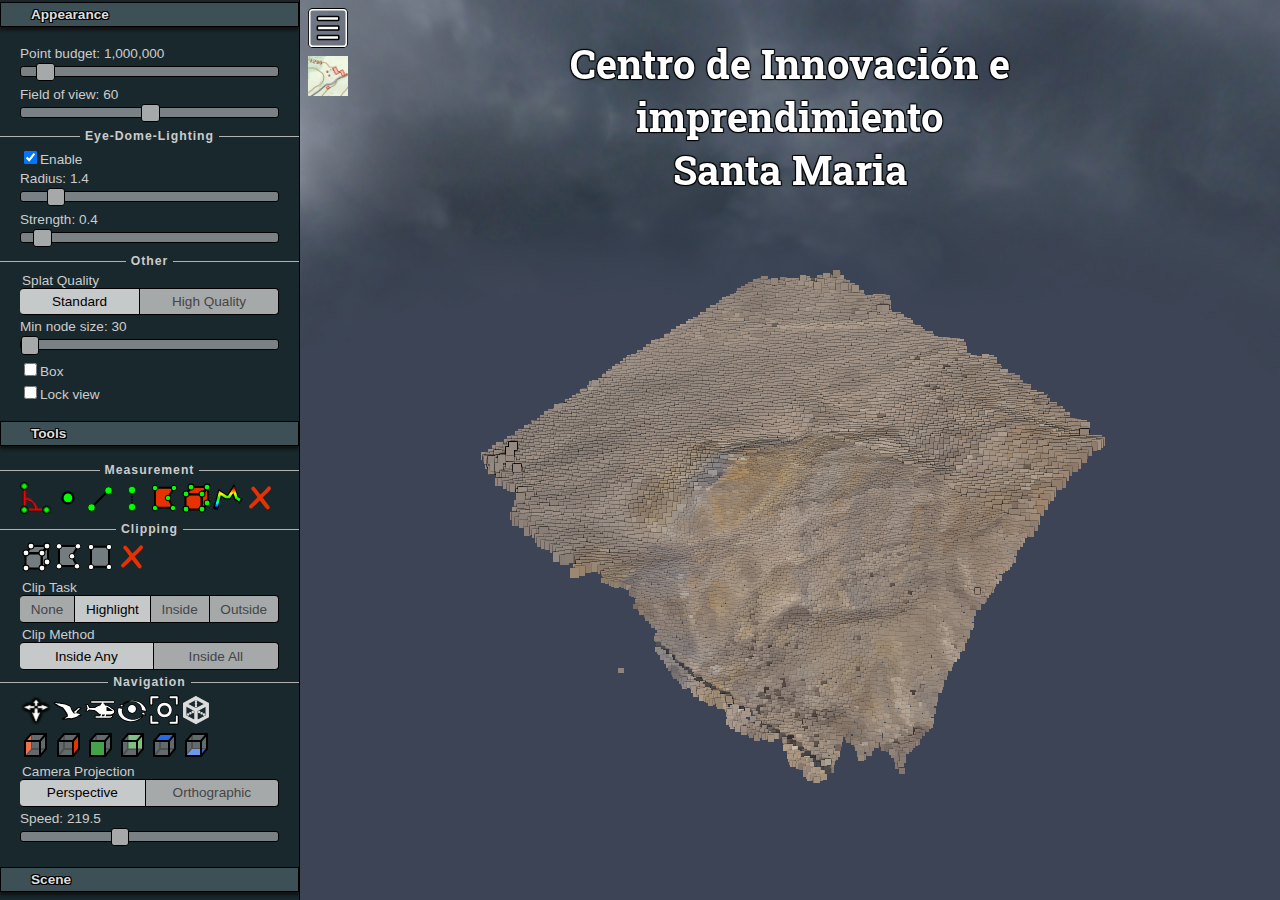
==== commit f6de57e9: "up" ====
--- a/santa-maria/index.html
+++ b/santa-maria/index.html
@@ -6,13 +6,14 @@
 	<meta name="author" content="">
 	<meta name="viewport" content="width=device-width, initial-scale=1.0, user-scalable=no">
 	<title>Potree Viewer</title>
-
 	<link rel="stylesheet" type="text/css" href="libs/potree/potree.css">
 	<link rel="stylesheet" type="text/css" href="libs/jquery-ui/jquery-ui.min.css">
 	<link rel="stylesheet" type="text/css" href="libs/perfect-scrollbar/css/perfect-scrollbar.css">
 	<link rel="stylesheet" type="text/css" href="libs/openlayers3/ol.css">
 	<link rel="stylesheet" type="text/css" href="libs/spectrum/spectrum.css">
 	<link rel="stylesheet" type="text/css" href="libs/jstree/themes/mixed/style.css">
+	<link rel="shortcut icon" href="https://raw.githubusercontent.com/healthinnovation/innovar/gh-pages/favicon.ico" type="image/x-icon">
+	<link rel="stylesheet" href="innova/innova.css">
 </head>
 
 <body>
@@ -32,16 +33,15 @@
 	<script src="libs/plasio/js/laslaz.js"></script>
 	
 	<!-- INCLUDE ADDITIONAL DEPENDENCIES HERE -->
-		document.title = "Innovalab";
+		document.title = "Innovalab | Santa Maria";
 		viewer.setEDLEnabled(true);
-		viewer.setBackground("skybox"); // ["skybox", "gradient", "black", "white"];
+		viewer.setBackground("skybox"); 
 		viewer.setDescription(`Santa Maria`);
 	
 	<div class="potree_container" style="position: absolute; width: 100%; height: 100%; left: 0px; top: 0px; ">
 		<div id="potree_render_area"></div>
 		<div id="potree_sidebar_container"> </div>
 	</div>
-	
 	<script>
 	
 		window.viewer = new Potree.Viewer(document.getElementById("potree_render_area"));
@@ -49,10 +49,10 @@
 		viewer.setEDLEnabled(true);
 		viewer.setFOV(60);
 		viewer.setPointBudget(1*1000*1000);
-		document.title = "Innovalab";
+		document.title = "Innovalab | Santa Maria";
 		viewer.setEDLEnabled(true);
 		viewer.setBackground("skybox"); // ["skybox", "gradient", "black", "white"];
-		viewer.setDescription(`Santa Maria`);
+		viewer.setDescription(`<h1 style='font-size:40px;'>Centro de Innovación e imprendimiento <br> Santa Maria</h1>`);
 		viewer.loadSettingsFromURL();
 		
 		viewer.loadGUI(() => {
--- a/santa-maria/innova/innova.css
+++ b/santa-maria/innova/innova.css
@@ -0,0 +1,4 @@
+@import url('https://fonts.googleapis.com/css2?family=Roboto+Slab&display=swap');
+body{
+    font-family: 'Roboto Slab', serif;
+}
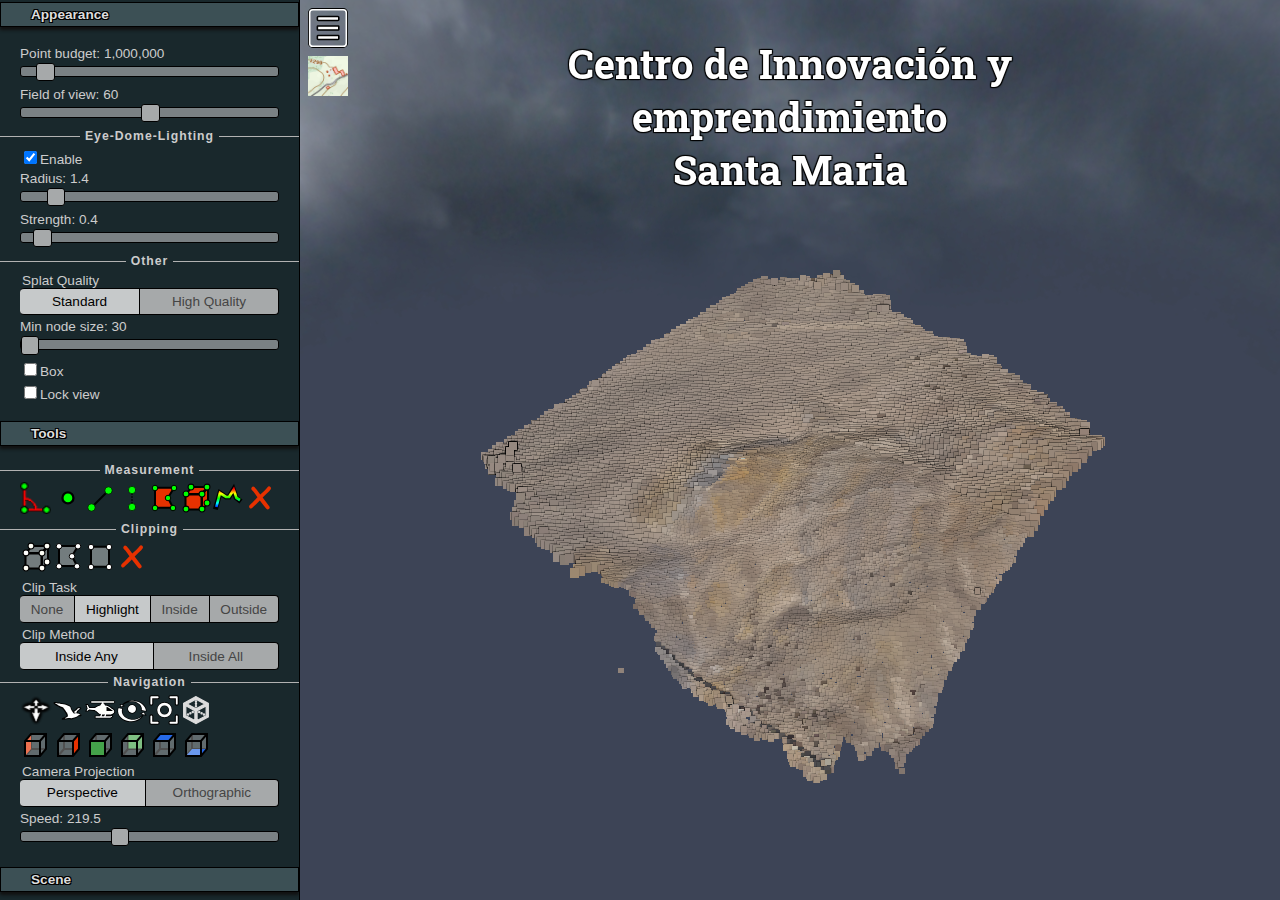
==== commit 4234bba4: "updated" ====
--- a/santa-maria/index.html
+++ b/santa-maria/index.html
@@ -5,7 +5,7 @@
 	<meta name="description" content="">
 	<meta name="author" content="">
 	<meta name="viewport" content="width=device-width, initial-scale=1.0, user-scalable=no">
-	<title>Potree Viewer</title>
+	<title>Innovalab | Santa Maria</title>
 	<link rel="stylesheet" type="text/css" href="libs/potree/potree.css">
 	<link rel="stylesheet" type="text/css" href="libs/jquery-ui/jquery-ui.min.css">
 	<link rel="stylesheet" type="text/css" href="libs/perfect-scrollbar/css/perfect-scrollbar.css">
@@ -14,6 +14,32 @@
 	<link rel="stylesheet" type="text/css" href="libs/jstree/themes/mixed/style.css">
 	<link rel="shortcut icon" href="https://raw.githubusercontent.com/healthinnovation/innovar/gh-pages/favicon.ico" type="image/x-icon">
 	<link rel="stylesheet" href="innova/innova.css">
+	<!-- MS, fb & Whatsapp -->
+
+	<!-- MS Tile - for Microsoft apps-->
+	<meta name="msapplication-TileImage" content="http://www.example.com/image01.jpg">    
+
+	<!-- fb & Whatsapp -->
+
+	<!-- Site Name, Title, and Description to be displayed -->
+	<meta property="og:site_name" content="Innovalab">
+	<meta property="og:title" content="Centro de Innovación y Emprendimiento - Santa María">
+	<meta property="og:description" content="Nube de puntos del Centro de Innovación y Emprendimiento de Santa Maria realizado por el laboratorio Innovalab con ❤️ y potree">
+
+	<!-- Image to display -->
+	<!-- Replace   «example.com/image01.jpg» with your own -->
+	<meta property="og:image" content="https://user-images.githubusercontent.com/23284899/220412278-26595656-bd9c-4670-b8ae-c999feee3881.png">
+
+	<!-- No need to change anything here -->
+	<meta property="og:type" content="website" />
+	<meta property="og:image:type" content="https://user-images.githubusercontent.com/23284899/220412278-26595656-bd9c-4670-b8ae-c999feee3881.png">
+
+	<!-- Size of image. Any size up to 300. Anything above 300px will not work in WhatsApp -->
+	<meta property="og:image:width" content="300">
+	<meta property="og:image:height" content="300">
+
+	<!-- Website to visit when clicked in fb or WhatsApp-->
+	<meta property="og:url" content="https://www.innovalab.info/">
 </head>
 
 <body>
@@ -52,7 +78,7 @@
 		document.title = "Innovalab | Santa Maria";
 		viewer.setEDLEnabled(true);
 		viewer.setBackground("skybox"); // ["skybox", "gradient", "black", "white"];
-		viewer.setDescription(`<h1 style='font-size:40px;'>Centro de Innovación e imprendimiento <br> Santa Maria</h1>`);
+		viewer.setDescription(`<h1 style='font-size:40px;'>Centro de Innovación y emprendimiento <br> Santa Maria</h1>`);
 		viewer.loadSettingsFromURL();
 		
 		viewer.loadGUI(() => {
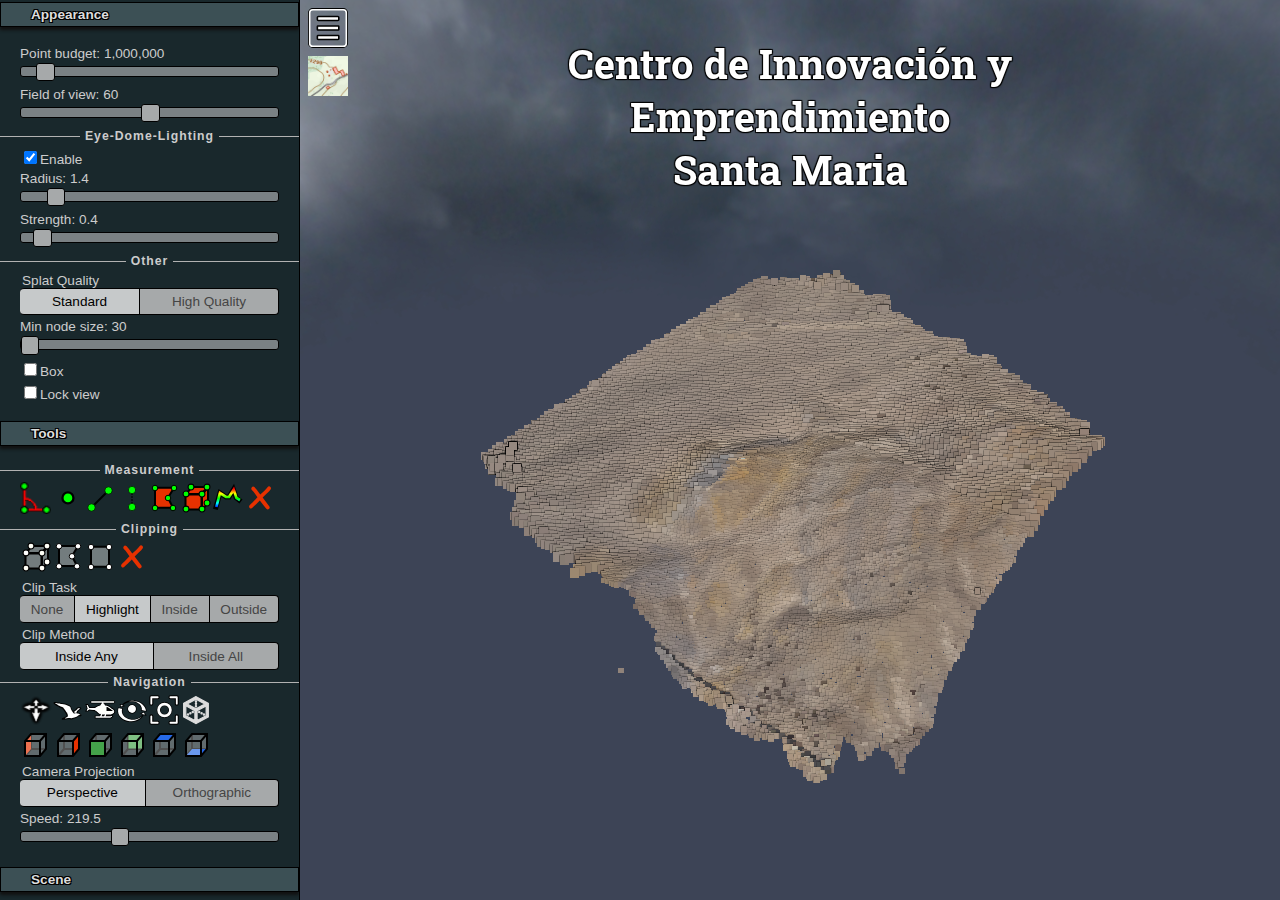
==== commit 9dc354af: "Update index.html" ====
--- a/santa-maria/index.html
+++ b/santa-maria/index.html
@@ -20,6 +20,8 @@
 	<meta name="msapplication-TileImage" content="http://www.example.com/image01.jpg">    
 
 	<!-- fb & Whatsapp -->
+	<meta property="og:image" content="https://www.link.com/whatsapp.png" />
+	<meta property="og:image:type" content="image/png" />
 
 	<!-- Site Name, Title, and Description to be displayed -->
 	<meta property="og:site_name" content="Innovalab">
@@ -40,6 +42,12 @@
 
 	<!-- Website to visit when clicked in fb or WhatsApp-->
 	<meta property="og:url" content="https://www.innovalab.info/">
+	<meta property="og:type" content="website" />
+	<meta property="og:image" content="https://user-images.githubusercontent.com/23284899/220416879-eb180645-139f-4efa-b6ac-0070fd6e2300.jpg" />
+	<meta property="og:image:width" content="526" />
+	<meta property="og:image:height" content="275" />
+	<meta property="og:image:type" content="image/jpeg" />
+
 </head>
 
 <body>
@@ -78,7 +86,7 @@
 		document.title = "Innovalab | Santa Maria";
 		viewer.setEDLEnabled(true);
 		viewer.setBackground("skybox"); // ["skybox", "gradient", "black", "white"];
-		viewer.setDescription(`<h1 style='font-size:40px;'>Centro de Innovación y emprendimiento <br> Santa Maria</h1>`);
+		viewer.setDescription(`<h1 style='font-size:40px;'>Centro de Innovación y Emprendimiento <br> Santa Maria</h1>`);
 		viewer.loadSettingsFromURL();
 		
 		viewer.loadGUI(() => {
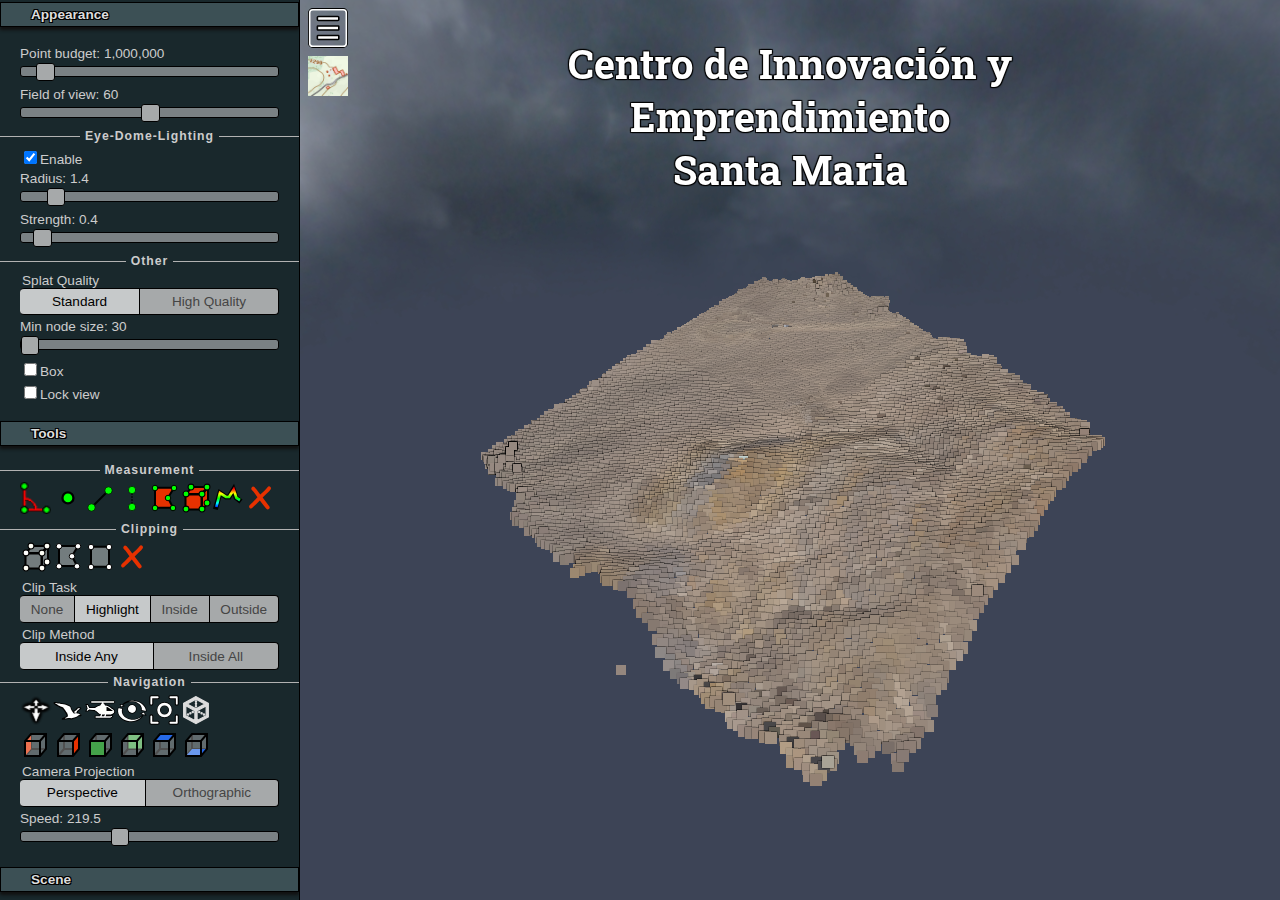
==== commit 5d8f385a: "Update index.html" ====
--- a/santa-maria/index.html
+++ b/santa-maria/index.html
@@ -30,11 +30,11 @@
 
 	<!-- Image to display -->
 	<!-- Replace   «example.com/image01.jpg» with your own -->
-	<meta property="og:image" content="https://user-images.githubusercontent.com/23284899/220412278-26595656-bd9c-4670-b8ae-c999feee3881.png">
+	<meta property="og:image" content="https://user-images.githubusercontent.com/23284899/221366579-a924d77a-4fbb-48ee-8d01-25968be8000e.png">
 
 	<!-- No need to change anything here -->
 	<meta property="og:type" content="website" />
-	<meta property="og:image:type" content="https://user-images.githubusercontent.com/23284899/220412278-26595656-bd9c-4670-b8ae-c999feee3881.png">
+	<meta property="og:image:type" content="https://user-images.githubusercontent.com/23284899/221366579-a924d77a-4fbb-48ee-8d01-25968be8000e.png">
 
 	<!-- Size of image. Any size up to 300. Anything above 300px will not work in WhatsApp -->
 	<meta property="og:image:width" content="300">
